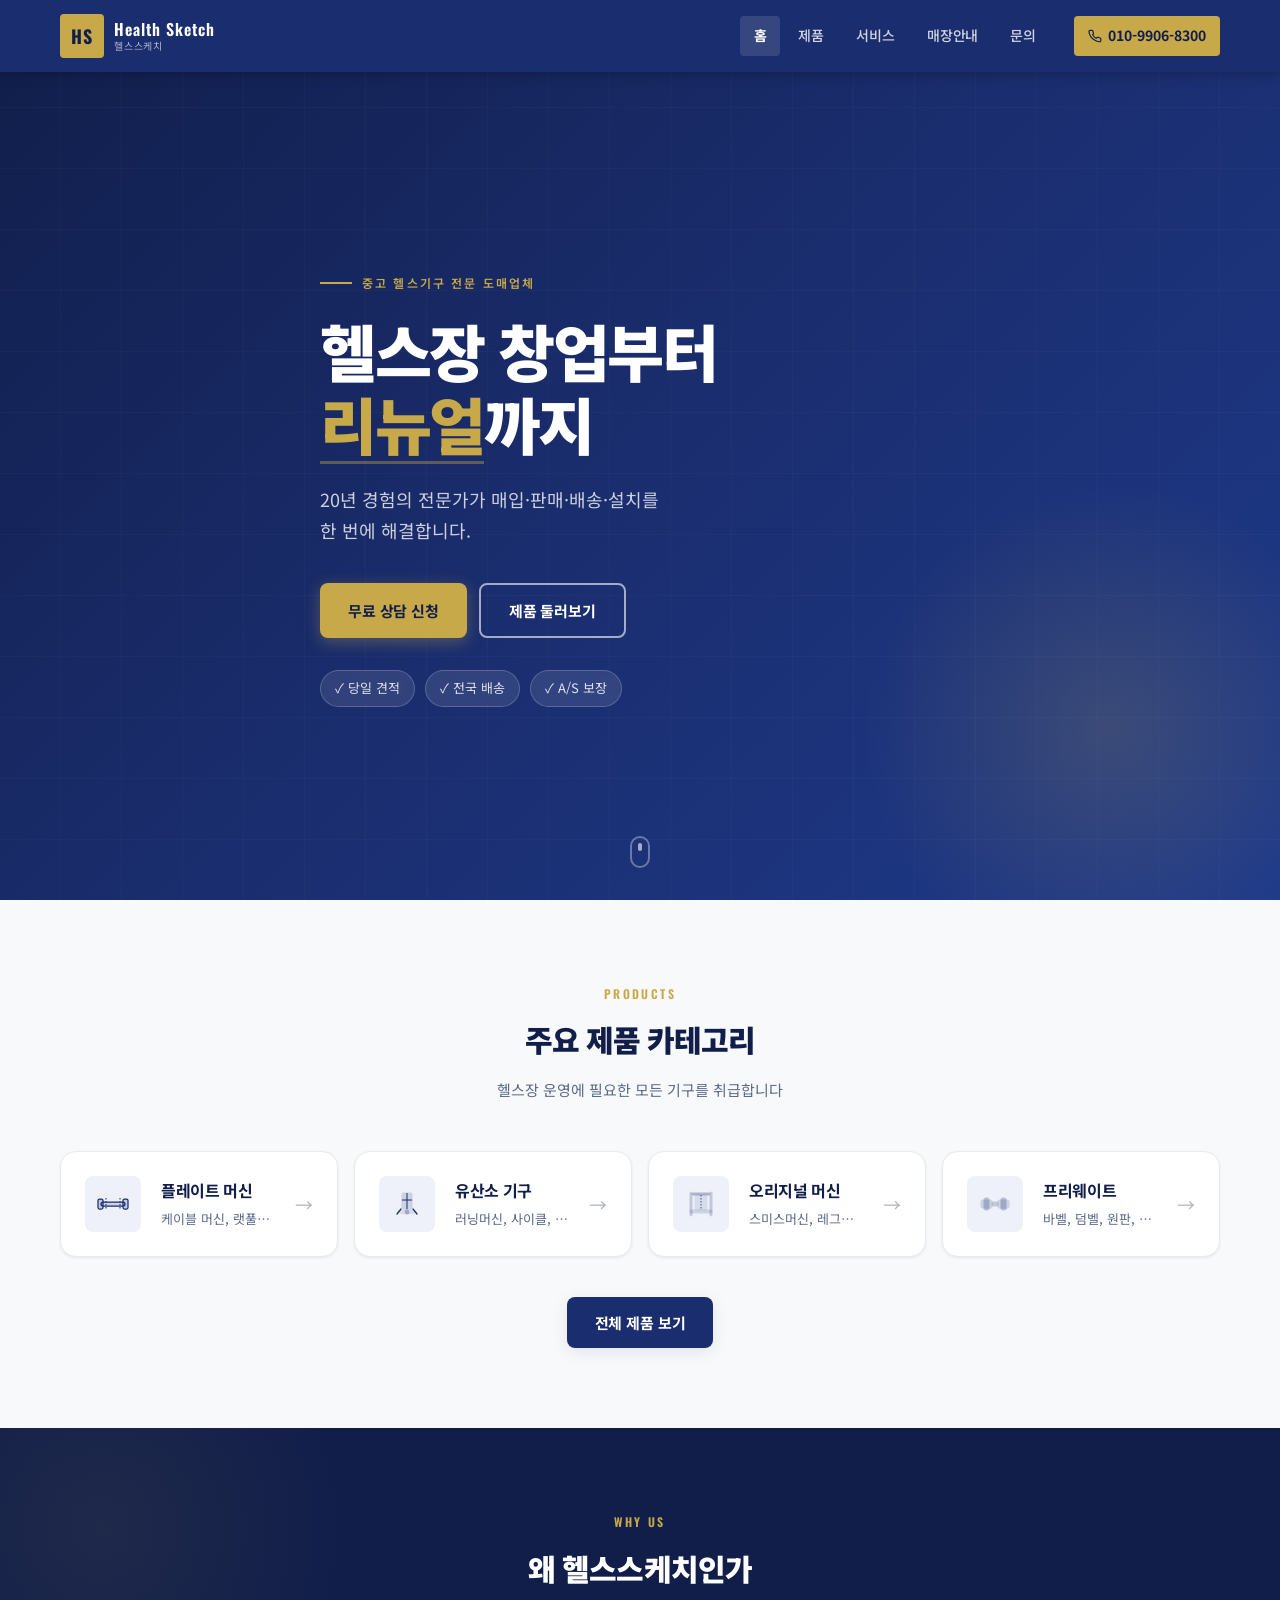
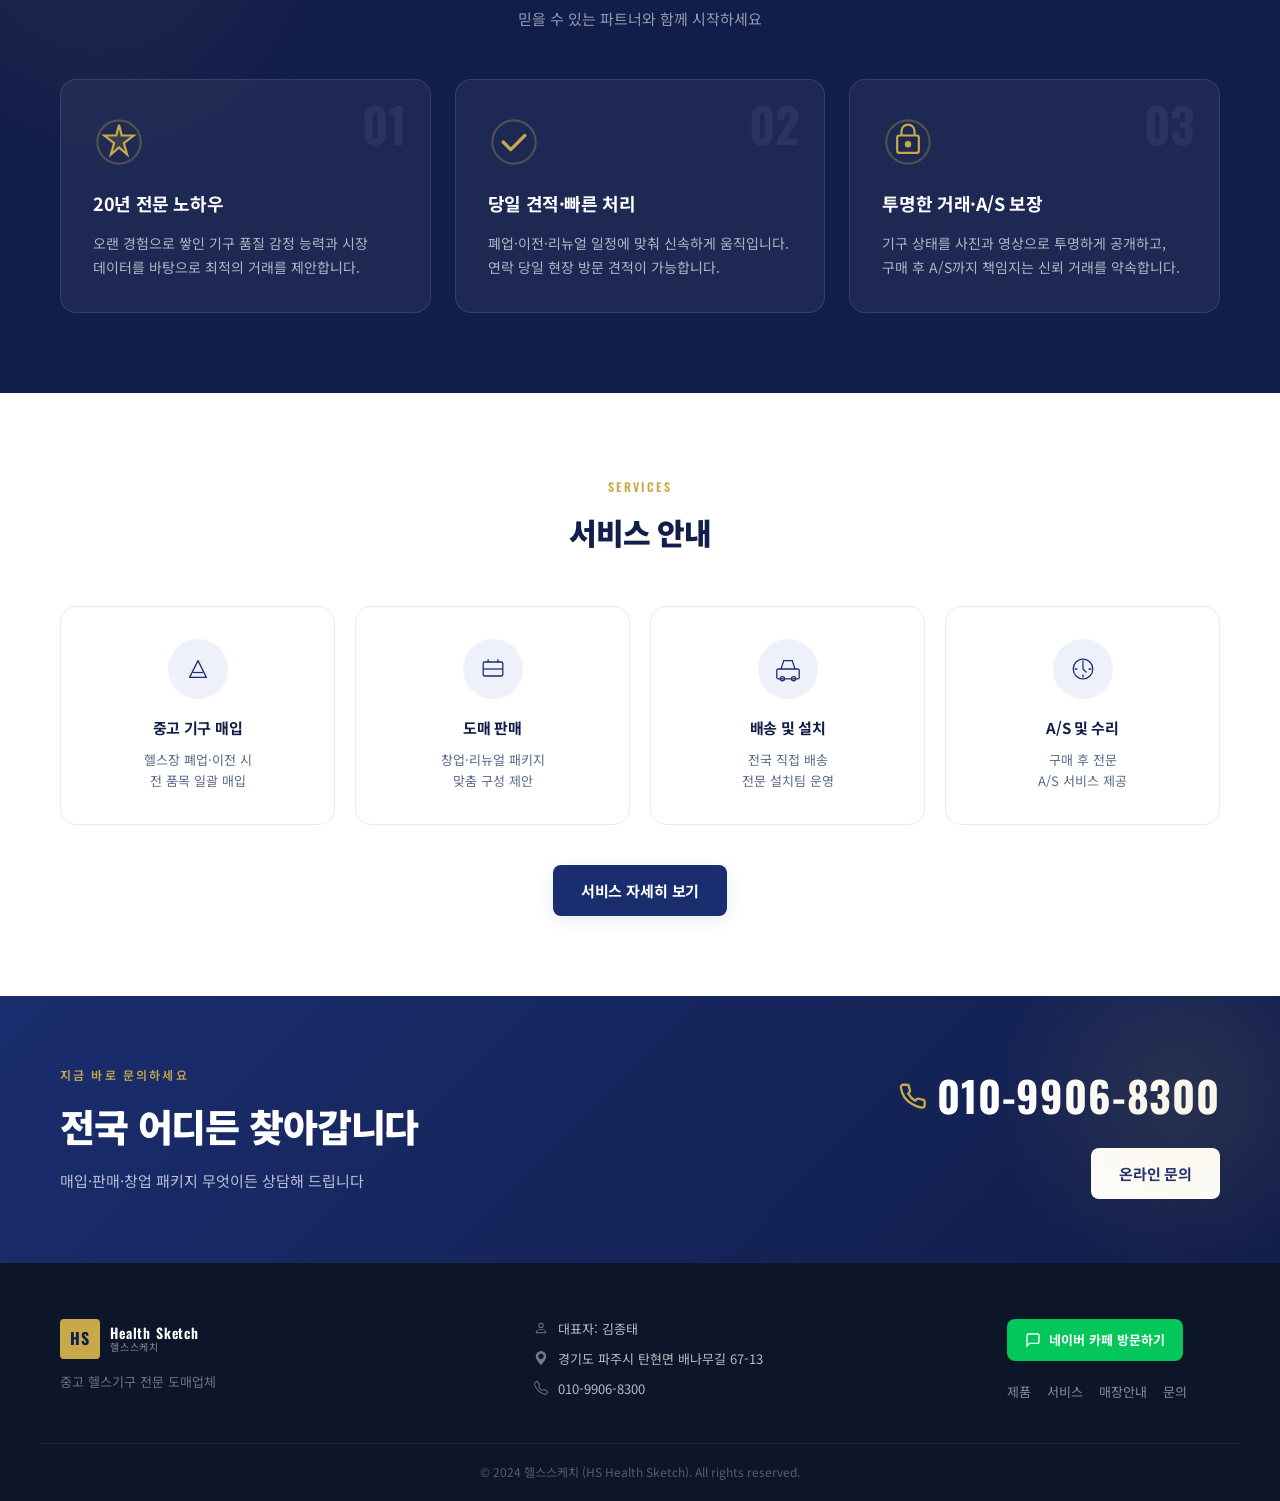
==== index.html @ 11863f24 "헬스스케치 웹사이트 최초 배포" ====
<!DOCTYPE html>
<html lang="ko">
<head>
  <meta charset="UTF-8" />
  <meta name="viewport" content="width=device-width, initial-scale=1.0" />
  <meta name="description" content="헬스스케치 - 중고 헬스기구 전문 도매업체. 헬스장 창업부터 리뉴얼까지 매입·판매·배송·설치 일괄 서비스. 경기도 파주시 탄현면." />
  <meta name="keywords" content="중고헬스기구,헬스기구매입,헬스기구판매,헬스장창업,헬스장리뉴얼,파주헬스기구,헬스스케치,중고운동기구도매,헬스기구도매" />
  <meta name="robots" content="index, follow" />
  <!-- Open Graph (카카오톡·SNS 공유 시 표시) -->
  <meta property="og:type" content="website" />
  <meta property="og:title" content="헬스스케치 | 중고 헬스기구 전문 도매" />
  <meta property="og:description" content="헬스장 창업부터 리뉴얼까지. 중고 헬스기구 매입·판매·배송·설치 일괄 서비스. 경기도 파주." />
  <meta property="og:url" content="https://healthsketch.github.io/healthsketch/" />
  <meta property="og:site_name" content="헬스스케치" />
  <meta property="og:locale" content="ko_KR" />
  <!-- Canonical -->
  <link rel="canonical" href="https://healthsketch.github.io/healthsketch/" />
  <title>헬스스케치 | 중고 헬스기구 전문 도매</title>
  <link rel="dns-prefetch" href="https://fonts.googleapis.com" />
  <link rel="preconnect" href="https://fonts.googleapis.com" />
  <link rel="preconnect" href="https://fonts.gstatic.com" crossorigin />
  <link href="https://fonts.googleapis.com/css2?family=Noto+Sans+KR:wght@400;500;700;900&family=Oswald:wght@400;600;700&display=swap" rel="stylesheet" />
  <link rel="stylesheet" href="css/style.css" />
</head>
<body>

  <!-- ===== HEADER ===== -->
  <header class="site-header" id="site-header">
    <div class="container header-inner">

      <a href="index.html" class="logo" aria-label="헬스스케치 홈">
        <span class="logo-hs">HS</span>
        <span class="logo-text">
          <span class="logo-main">Health Sketch</span>
          <span class="logo-sub">헬스스케치</span>
        </span>
      </a>

      <nav class="site-nav" id="site-nav" role="navigation" aria-label="주 메뉴">
        <ul class="nav-list">
          <li><a href="index.html" class="nav-link active">홈</a></li>
          <li><a href="products.html" class="nav-link">제품</a></li>
          <li><a href="services.html" class="nav-link">서비스</a></li>
          <li><a href="location.html" class="nav-link">매장안내</a></li>
          <li><a href="contact.html" class="nav-link">문의</a></li>
        </ul>
      </nav>

      <a href="tel:01099068300" class="header-phone" aria-label="전화문의">
        <svg class="phone-icon" viewBox="0 0 24 24" fill="none" stroke="currentColor" stroke-width="2" aria-hidden="true">
          <path d="M22 16.92v3a2 2 0 0 1-2.18 2 19.79 19.79 0 0 1-8.63-3.07A19.5 19.5 0 0 1 4.69 13.1 19.79 19.79 0 0 1 1.61 4.53 2 2 0 0 1 3.6 2.34h3a2 2 0 0 1 2 1.72c.127.96.361 1.903.7 2.81a2 2 0 0 1-.45 2.11L7.91 9.91a16 16 0 0 0 6.08 6.08l1.17-1.17a2 2 0 0 1 2.11-.45c.907.339 1.85.573 2.81.7A2 2 0 0 1 22 16.92z"/>
        </svg>
        <span>010-9906-8300</span>
      </a>

      <button class="hamburger" id="hamburger" aria-label="메뉴 열기" aria-expanded="false" aria-controls="site-nav">
        <span class="bar"></span>
        <span class="bar"></span>
        <span class="bar"></span>
      </button>

    </div>
  </header>

  <div class="nav-overlay" id="nav-overlay"></div>

  <main>

    <!-- ===== HERO ===== -->
    <section class="hero" id="hero">
      <div class="hero-bg"></div>
      <div class="container hero-content">
        <p class="hero-eyebrow">중고 헬스기구 전문 도매업체</p>
        <h1 class="hero-title">
          헬스장 창업부터<br />
          <em>리뉴얼</em>까지
        </h1>
        <p class="hero-desc">
          20년 경험의 전문가가 매입·판매·배송·설치를<br class="br-pc" />
          한 번에 해결합니다.
        </p>
        <div class="hero-cta">
          <a href="contact.html" class="btn btn-primary">무료 상담 신청</a>
          <a href="products.html" class="btn btn-outline">제품 둘러보기</a>
        </div>
        <div class="hero-badges">
          <span class="badge">✓ 당일 견적</span>
          <span class="badge">✓ 전국 배송</span>
          <span class="badge">✓ A/S 보장</span>
        </div>
      </div>
      <div class="hero-scroll-indicator" aria-hidden="true">
        <span></span>
      </div>
    </section>

    <!-- ===== CATEGORY PREVIEW ===== -->
    <section class="section categories" id="categories">
      <div class="container">
        <div class="section-header">
          <p class="section-label">PRODUCTS</p>
          <h2 class="section-title">주요 제품 카테고리</h2>
          <p class="section-desc">헬스장 운영에 필요한 모든 기구를 취급합니다</p>
        </div>
        <div class="category-grid">

          <a href="products.html#plate" class="category-card">
            <div class="category-icon">
              <svg viewBox="0 0 64 64" fill="none" xmlns="http://www.w3.org/2000/svg" aria-hidden="true">
                <rect x="8" y="28" width="48" height="8" rx="4" fill="currentColor" opacity="0.15"/>
                <rect x="8" y="28" width="48" height="8" rx="4" stroke="currentColor" stroke-width="2.5"/>
                <rect x="2" y="22" width="10" height="20" rx="3" fill="currentColor" opacity="0.2"/>
                <rect x="2" y="22" width="10" height="20" rx="3" stroke="currentColor" stroke-width="2.5"/>
                <rect x="52" y="22" width="10" height="20" rx="3" fill="currentColor" opacity="0.2"/>
                <rect x="52" y="22" width="10" height="20" rx="3" stroke="currentColor" stroke-width="2.5"/>
                <line x1="18" y1="20" x2="18" y2="44" stroke="currentColor" stroke-width="2" stroke-dasharray="3 3"/>
                <line x1="46" y1="20" x2="46" y2="44" stroke="currentColor" stroke-width="2" stroke-dasharray="3 3"/>
              </svg>
            </div>
            <div class="category-info">
              <h3>플레이트 머신</h3>
              <p>케이블 머신, 랫풀다운, 체스트프레스 등</p>
            </div>
            <span class="category-arrow">→</span>
          </a>

          <a href="products.html#cardio" class="category-card">
            <div class="category-icon">
              <svg viewBox="0 0 64 64" fill="none" xmlns="http://www.w3.org/2000/svg" aria-hidden="true">
                <ellipse cx="32" cy="48" rx="20" ry="5" fill="currentColor" opacity="0.1"/>
                <rect x="22" y="10" width="20" height="32" rx="3" fill="currentColor" opacity="0.15" stroke="currentColor" stroke-width="2.5"/>
                <line x1="32" y1="10" x2="32" y2="42" stroke="currentColor" stroke-width="2"/>
                <path d="M22 24 h20" stroke="currentColor" stroke-width="2"/>
                <circle cx="32" cy="48" r="4" fill="currentColor" opacity="0.3" stroke="currentColor" stroke-width="2"/>
                <path d="M20 42 L12 52 M44 42 L52 52" stroke="currentColor" stroke-width="2.5" stroke-linecap="round"/>
              </svg>
            </div>
            <div class="category-info">
              <h3>유산소 기구</h3>
              <p>러닝머신, 사이클, 스텝퍼, 로잉머신</p>
            </div>
            <span class="category-arrow">→</span>
          </a>

          <a href="products.html#original" class="category-card">
            <div class="category-icon">
              <svg viewBox="0 0 64 64" fill="none" xmlns="http://www.w3.org/2000/svg" aria-hidden="true">
                <rect x="10" y="8" width="4" height="48" rx="2" fill="currentColor" opacity="0.2" stroke="currentColor" stroke-width="2"/>
                <rect x="50" y="8" width="4" height="48" rx="2" fill="currentColor" opacity="0.2" stroke="currentColor" stroke-width="2"/>
                <rect x="14" y="10" width="36" height="4" rx="2" fill="currentColor" opacity="0.3" stroke="currentColor" stroke-width="2"/>
                <rect x="10" y="44" width="44" height="6" rx="2" fill="currentColor" opacity="0.15" stroke="currentColor" stroke-width="2"/>
                <rect x="20" y="14" width="24" height="30" rx="2" fill="currentColor" opacity="0.1" stroke="currentColor" stroke-width="2"/>
                <line x1="32" y1="14" x2="32" y2="44" stroke="currentColor" stroke-width="1.5" stroke-dasharray="3 3"/>
              </svg>
            </div>
            <div class="category-info">
              <h3>오리지널 머신</h3>
              <p>스미스머신, 레그프레스, 해크스쿼트</p>
            </div>
            <span class="category-arrow">→</span>
          </a>

          <a href="products.html#freeweight" class="category-card">
            <div class="category-icon">
              <svg viewBox="0 0 64 64" fill="none" xmlns="http://www.w3.org/2000/svg" aria-hidden="true">
                <rect x="26" y="28" width="12" height="8" rx="2" fill="currentColor" opacity="0.2" stroke="currentColor" stroke-width="2"/>
                <rect x="4" y="24" width="22" height="16" rx="4" fill="currentColor" opacity="0.15" stroke="currentColor" stroke-width="2.5"/>
                <rect x="38" y="24" width="22" height="16" rx="4" fill="currentColor" opacity="0.15" stroke="currentColor" stroke-width="2.5"/>
                <rect x="10" y="20" width="10" height="24" rx="3" fill="currentColor" opacity="0.25" stroke="currentColor" stroke-width="2"/>
                <rect x="44" y="20" width="10" height="24" rx="3" fill="currentColor" opacity="0.25" stroke="currentColor" stroke-width="2"/>
              </svg>
            </div>
            <div class="category-info">
              <h3>프리웨이트</h3>
              <p>바벨, 덤벨, 원판, 벤치 등</p>
            </div>
            <span class="category-arrow">→</span>
          </a>

        </div>
        <div class="section-cta">
          <a href="products.html" class="btn btn-secondary">전체 제품 보기</a>
        </div>
      </div>
    </section>

    <!-- ===== WHY ===== -->
    <section class="section why" id="why">
      <div class="container">
        <div class="section-header section-header--light">
          <p class="section-label">WHY US</p>
          <h2 class="section-title">왜 헬스스케치인가</h2>
          <p class="section-desc">믿을 수 있는 파트너와 함께 시작하세요</p>
        </div>
        <div class="why-grid">

          <div class="why-card">
            <div class="why-number">01</div>
            <div class="why-icon" aria-hidden="true">
              <svg viewBox="0 0 48 48" fill="none" stroke="currentColor" stroke-width="2" xmlns="http://www.w3.org/2000/svg">
                <circle cx="24" cy="24" r="20" stroke-opacity="0.3"/>
                <path d="M24 8 L26.5 18 L37.5 18 L28.5 25 L31.5 35.5 L24 29 L16.5 35.5 L19.5 25 L10.5 18 L21.5 18 Z" fill="currentColor" fill-opacity="0.15" stroke="currentColor"/>
              </svg>
            </div>
            <h3>20년 전문 노하우</h3>
            <p>오랜 경험으로 쌓인 기구 품질 감정 능력과 시장 데이터를 바탕으로 최적의 거래를 제안합니다.</p>
          </div>

          <div class="why-card">
            <div class="why-number">02</div>
            <div class="why-icon" aria-hidden="true">
              <svg viewBox="0 0 48 48" fill="none" stroke="currentColor" stroke-width="2" xmlns="http://www.w3.org/2000/svg">
                <circle cx="24" cy="24" r="20" stroke-opacity="0.3"/>
                <path d="M14 24 l7 7 l13-13" stroke-linecap="round" stroke-linejoin="round" stroke-width="3"/>
              </svg>
            </div>
            <h3>당일 견적·빠른 처리</h3>
            <p>폐업·이전·리뉴얼 일정에 맞춰 신속하게 움직입니다. 연락 당일 현장 방문 견적이 가능합니다.</p>
          </div>

          <div class="why-card">
            <div class="why-number">03</div>
            <div class="why-icon" aria-hidden="true">
              <svg viewBox="0 0 48 48" fill="none" stroke="currentColor" stroke-width="2" xmlns="http://www.w3.org/2000/svg">
                <circle cx="24" cy="24" r="20" stroke-opacity="0.3"/>
                <rect x="14" y="18" width="20" height="16" rx="2"/>
                <path d="M18 18 v-4 a6 6 0 0 1 12 0 v4"/>
                <circle cx="24" cy="26" r="2" fill="currentColor"/>
              </svg>
            </div>
            <h3>투명한 거래·A/S 보장</h3>
            <p>기구 상태를 사진과 영상으로 투명하게 공개하고, 구매 후 A/S까지 책임지는 신뢰 거래를 약속합니다.</p>
          </div>

        </div>
      </div>
    </section>

    <!-- ===== SERVICES ===== -->
    <section class="section services-overview" id="services-overview">
      <div class="container">
        <div class="section-header">
          <p class="section-label">SERVICES</p>
          <h2 class="section-title">서비스 안내</h2>
        </div>
        <div class="services-grid">

          <div class="service-item">
            <div class="service-icon-wrap" aria-hidden="true">
              <svg viewBox="0 0 40 40" fill="none" stroke="currentColor" stroke-width="1.8" xmlns="http://www.w3.org/2000/svg">
                <path d="M8 32 L20 8 L32 32 Z" stroke-linejoin="round"/>
                <path d="M13 25 h14"/>
              </svg>
            </div>
            <h3>중고 기구 매입</h3>
            <p>헬스장 폐업·이전 시<br />전 품목 일괄 매입</p>
          </div>

          <div class="service-item">
            <div class="service-icon-wrap" aria-hidden="true">
              <svg viewBox="0 0 40 40" fill="none" stroke="currentColor" stroke-width="1.8" xmlns="http://www.w3.org/2000/svg">
                <rect x="6" y="10" width="28" height="20" rx="2"/>
                <path d="M13 10 v-4 M27 10 v-4"/>
                <path d="M6 20 h28"/>
              </svg>
            </div>
            <h3>도매 판매</h3>
            <p>창업·리뉴얼 패키지<br />맞춤 구성 제안</p>
          </div>

          <div class="service-item">
            <div class="service-icon-wrap" aria-hidden="true">
              <svg viewBox="0 0 40 40" fill="none" stroke="currentColor" stroke-width="1.8" xmlns="http://www.w3.org/2000/svg">
                <rect x="4" y="20" width="32" height="14" rx="2"/>
                <path d="M10 20 L14 8 h12 l4 12"/>
                <circle cx="12" cy="34" r="3"/>
                <circle cx="28" cy="34" r="3"/>
              </svg>
            </div>
            <h3>배송 및 설치</h3>
            <p>전국 직접 배송<br />전문 설치팀 운영</p>
          </div>

          <div class="service-item">
            <div class="service-icon-wrap" aria-hidden="true">
              <svg viewBox="0 0 40 40" fill="none" stroke="currentColor" stroke-width="1.8" xmlns="http://www.w3.org/2000/svg">
                <circle cx="20" cy="20" r="14"/>
                <path d="M20 12 v8 l5 5"/>
                <path d="M8 20 h4 M28 20 h4 M20 8 v4 M20 28 v4"/>
              </svg>
            </div>
            <h3>A/S 및 수리</h3>
            <p>구매 후 전문<br />A/S 서비스 제공</p>
          </div>

        </div>
        <div class="section-cta">
          <a href="services.html" class="btn btn-secondary">서비스 자세히 보기</a>
        </div>
      </div>
    </section>

    <!-- ===== CTA BANNER ===== -->
    <section class="cta-banner" id="cta-banner">
      <div class="container cta-inner">
        <div class="cta-text">
          <p class="cta-label">지금 바로 문의하세요</p>
          <h2 class="cta-title">전국 어디든 찾아갑니다</h2>
          <p class="cta-desc">매입·판매·창업 패키지 무엇이든 상담해 드립니다</p>
        </div>
        <div class="cta-contact">
          <a href="tel:01099068300" class="cta-phone">
            <svg viewBox="0 0 24 24" fill="none" stroke="currentColor" stroke-width="2" aria-hidden="true">
              <path d="M22 16.92v3a2 2 0 0 1-2.18 2 19.79 19.79 0 0 1-8.63-3.07A19.5 19.5 0 0 1 4.69 13.1 19.79 19.79 0 0 1 1.61 4.53 2 2 0 0 1 3.6 2.34h3a2 2 0 0 1 2 1.72c.127.96.361 1.903.7 2.81a2 2 0 0 1-.45 2.11L7.91 9.91a16 16 0 0 0 6.08 6.08l1.17-1.17a2 2 0 0 1 2.11-.45c.907.339 1.85.573 2.81.7A2 2 0 0 1 22 16.92z"/>
            </svg>
            010-9906-8300
          </a>
          <a href="contact.html" class="btn btn-white">온라인 문의</a>
        </div>
      </div>
    </section>

  </main>

  <!-- ===== FOOTER ===== -->
  <footer class="site-footer">
    <div class="container footer-inner">
      <div class="footer-brand">
        <a href="index.html" class="footer-logo" aria-label="헬스스케치 홈">
          <span class="logo-hs">HS</span>
          <span class="footer-logo-text">
            <span>Health Sketch</span>
            <span>헬스스케치</span>
          </span>
        </a>
        <p class="footer-tagline">중고 헬스기구 전문 도매업체</p>
      </div>
      <div class="footer-info">
        <ul class="footer-details">
          <li>
            <svg viewBox="0 0 16 16" fill="currentColor" aria-hidden="true"><path d="M8 8a3 3 0 1 0 0-6 3 3 0 0 0 0 6zm2-3a2 2 0 1 1-4 0 2 2 0 0 1 4 0zm4 8c0 1-1 1-1 1H3s-1 0-1-1 1-4 6-4 6 3 6 4zm-1-.004c-.001-.246-.154-.986-.832-1.664C11.516 10.68 10.289 10 8 10c-2.29 0-3.516.68-4.168 1.332-.678.678-.83 1.418-.832 1.664h10z"/></svg>
            <span>대표자: 김종태</span>
          </li>
          <li>
            <svg viewBox="0 0 16 16" fill="currentColor" aria-hidden="true"><path d="M8 16s6-5.686 6-10A6 6 0 0 0 2 6c0 4.314 6 10 6 10zm0-7a3 3 0 1 1 0-6 3 3 0 0 1 0 6z"/></svg>
            <span>경기도 파주시 탄현면 배나무길 67-13</span>
          </li>
          <li>
            <svg viewBox="0 0 16 16" fill="currentColor" aria-hidden="true"><path d="M3.654 1.328a.678.678 0 0 0-1.015-.063L1.605 2.3c-.483.484-.661 1.169-.45 1.77a17.568 17.568 0 0 0 4.168 6.608 17.569 17.569 0 0 0 6.608 4.168c.601.211 1.286.033 1.77-.45l1.034-1.034a.678.678 0 0 0-.063-1.015l-2.307-1.794a.678.678 0 0 0-.58-.122l-2.19.547a1.745 1.745 0 0 1-1.657-.459L5.482 8.062a1.745 1.745 0 0 1-.46-1.657l.548-2.19a.678.678 0 0 0-.122-.58L3.654 1.328zM1.884.511a1.745 1.745 0 0 1 2.612.163L6.29 2.98c.329.423.445.974.315 1.494l-.547 2.19a.678.678 0 0 0 .178.643l2.457 2.457a.678.678 0 0 0 .644.178l2.189-.547a1.745 1.745 0 0 1 1.494.315l2.306 1.794c.829.645.905 1.87.163 2.611l-1.034 1.034c-.74.74-1.846 1.065-2.877.702a18.634 18.634 0 0 1-7.01-4.42 18.634 18.634 0 0 1-4.42-7.009c-.362-1.03-.037-2.137.703-2.877L1.885.511z"/></svg>
            <span><a href="tel:01099068300">010-9906-8300</a></span>
          </li>
        </ul>
      </div>
      <div class="footer-links">
        <a href="http://cafe.naver.com/healthsketch" class="footer-cafe" target="_blank" rel="noopener noreferrer">
          <svg viewBox="0 0 24 24" fill="none" stroke="currentColor" stroke-width="2" aria-hidden="true">
            <path d="M21 15a2 2 0 0 1-2 2H7l-4 4V5a2 2 0 0 1 2-2h14a2 2 0 0 1 2 2z"/>
          </svg>
          네이버 카페 방문하기
        </a>
        <nav class="footer-nav" aria-label="푸터 메뉴">
          <a href="products.html">제품</a>
          <a href="services.html">서비스</a>
          <a href="location.html">매장안내</a>
          <a href="contact.html">문의</a>
        </nav>
      </div>
    </div>
    <div class="footer-bottom">
      <div class="container">
        <p>&copy; 2024 헬스스케치 (HS Health Sketch). All rights reserved.</p>
      </div>
    </div>
  </footer>

  <script src="js/main.js"></script>
</body>
</html>
---- css/style.css ----
/* ============================================================
   HEALTH SKETCH — style.css
   Mobile-first / Navy Blue #1a2d6e + White
   ============================================================ */

/* ---------- CSS Custom Properties ---------- */
:root {
  --navy:        #1a2d6e;
  --navy-dark:   #111e4a;
  --navy-light:  #243a8a;
  --navy-faint:  #eef1f9;
  --accent:      #c8a94a;   /* 골드 포인트 */
  --accent-dark: #a8882e;
  --white:       #ffffff;
  --gray-50:     #f8f9fa;
  --gray-100:    #f1f3f5;
  --gray-200:    #e9ecef;
  --gray-400:    #adb5bd;
  --gray-600:    #6c757d;
  --gray-800:    #343a40;
  --gray-900:    #212529;
  --text:        #1c2237;
  --text-muted:  #5a6a8a;

  --radius-sm:   4px;
  --radius:      8px;
  --radius-lg:   16px;
  --radius-xl:   24px;

  --shadow-sm:   0 1px 3px rgba(0,0,0,.08);
  --shadow:      0 4px 16px rgba(26,45,110,.10);
  --shadow-lg:   0 8px 32px rgba(26,45,110,.16);

  --header-h:    68px;
  --transition:  .22s ease;

  --font-kr:     'Noto Sans KR', 'Apple SD Gothic Neo', sans-serif;
  --font-en:     'Oswald', sans-serif;
}

/* ---------- Reset & Base ---------- */
*, *::before, *::after { box-sizing: border-box; margin: 0; padding: 0; }
html { scroll-behavior: smooth; -webkit-text-size-adjust: 100%; }
body {
  font-family: var(--font-kr);
  font-size: 15px;
  line-height: 1.7;
  color: var(--text);
  background: var(--white);
  -webkit-font-smoothing: antialiased;
}
img, svg { display: block; max-width: 100%; }
a { color: inherit; text-decoration: none; }
ul { list-style: none; }
button { cursor: pointer; border: none; background: none; font-family: inherit; }

/* ---------- Container ---------- */
.container {
  width: 100%;
  max-width: 1200px;
  margin-inline: auto;
  padding-inline: 20px;
}

/* ---------- Buttons ---------- */
.btn {
  display: inline-flex;
  align-items: center;
  justify-content: center;
  gap: 6px;
  padding: 13px 28px;
  border-radius: var(--radius);
  font-family: var(--font-kr);
  font-size: 15px;
  font-weight: 700;
  letter-spacing: -.01em;
  transition: background var(--transition), color var(--transition),
              box-shadow var(--transition), transform var(--transition);
  white-space: nowrap;
}
.btn:hover { transform: translateY(-2px); }
.btn:active { transform: translateY(0); }

.btn-primary {
  background: var(--accent);
  color: var(--navy-dark);
  box-shadow: 0 4px 16px rgba(200,169,74,.35);
}
.btn-primary:hover {
  background: var(--accent-dark);
  box-shadow: 0 6px 20px rgba(200,169,74,.45);
}

.btn-outline {
  background: transparent;
  color: var(--white);
  border: 2px solid rgba(255,255,255,.6);
}
.btn-outline:hover {
  background: rgba(255,255,255,.1);
  border-color: var(--white);
}

.btn-secondary {
  background: var(--navy);
  color: var(--white);
  box-shadow: var(--shadow);
}
.btn-secondary:hover {
  background: var(--navy-dark);
  box-shadow: var(--shadow-lg);
}

.btn-white {
  background: var(--white);
  color: var(--navy);
  font-weight: 700;
}
.btn-white:hover {
  background: var(--navy-faint);
}

/* ============================================================
   HEADER
   ============================================================ */
.site-header {
  position: fixed;
  top: 0; left: 0; right: 0;
  z-index: 1000;
  height: var(--header-h);
  background: var(--navy);
  box-shadow: 0 2px 12px rgba(0,0,0,.25);
  transition: background var(--transition), box-shadow var(--transition);
}
.site-header.scrolled {
  background: var(--navy-dark);
  box-shadow: 0 4px 20px rgba(0,0,0,.3);
}

.header-inner {
  display: flex;
  align-items: center;
  height: 100%;
  gap: 24px;
}

/* Logo */
.logo {
  display: flex;
  align-items: center;
  gap: 10px;
  flex-shrink: 0;
  text-decoration: none;
}
.logo-hs {
  display: flex;
  align-items: center;
  justify-content: center;
  width: 44px;
  height: 44px;
  background: var(--accent);
  color: var(--navy-dark);
  font-family: var(--font-en);
  font-size: 18px;
  font-weight: 700;
  border-radius: var(--radius-sm);
  letter-spacing: .04em;
  flex-shrink: 0;
}
.logo-text {
  display: flex;
  flex-direction: column;
  line-height: 1.2;
}
.logo-main {
  font-family: var(--font-en);
  font-size: 16px;
  font-weight: 600;
  color: var(--white);
  letter-spacing: .06em;
}
.logo-sub {
  font-size: 10px;
  color: rgba(255,255,255,.65);
  letter-spacing: .08em;
}

/* Nav */
.site-nav { margin-left: auto; }
.nav-list {
  display: flex;
  gap: 4px;
}
.nav-link {
  display: block;
  padding: 8px 14px;
  font-size: 14px;
  font-weight: 500;
  color: rgba(255,255,255,.8);
  border-radius: var(--radius-sm);
  transition: background var(--transition), color var(--transition);
  letter-spacing: -.01em;
}
.nav-link:hover,
.nav-link.active {
  background: rgba(255,255,255,.12);
  color: var(--white);
}
.nav-link.active { font-weight: 700; }

/* Header phone */
.header-phone {
  display: flex;
  align-items: center;
  gap: 6px;
  flex-shrink: 0;
  padding: 8px 14px;
  background: var(--accent);
  color: var(--navy-dark);
  font-size: 14px;
  font-weight: 700;
  border-radius: var(--radius-sm);
  transition: background var(--transition);
  white-space: nowrap;
}
.header-phone:hover { background: var(--accent-dark); color: var(--white); }
.phone-icon { width: 14px; height: 14px; flex-shrink: 0; }

/* Hamburger */
.hamburger {
  display: none;
  flex-direction: column;
  gap: 5px;
  padding: 8px;
  margin-left: auto;
  flex-shrink: 0;
}
.bar {
  display: block;
  width: 22px;
  height: 2px;
  background: var(--white);
  border-radius: 2px;
  transition: transform var(--transition), opacity var(--transition);
}
.hamburger.is-open .bar:nth-child(1) { transform: translateY(7px) rotate(45deg); }
.hamburger.is-open .bar:nth-child(2) { opacity: 0; }
.hamburger.is-open .bar:nth-child(3) { transform: translateY(-7px) rotate(-45deg); }

/* Nav overlay */
.nav-overlay {
  display: none;
  position: fixed;
  inset: 0;
  z-index: 998;
  background: rgba(0,0,0,.5);
  opacity: 0;
  transition: opacity var(--transition);
}
.nav-overlay.is-visible { opacity: 1; }

/* ============================================================
   SECTIONS — common
   ============================================================ */
.section { padding: 80px 0; }

.section-header {
  text-align: center;
  margin-bottom: 48px;
}
.section-label {
  display: inline-block;
  font-family: var(--font-en);
  font-size: 12px;
  font-weight: 600;
  letter-spacing: .2em;
  color: var(--accent);
  margin-bottom: 10px;
}
.section-title {
  font-family: var(--font-kr);
  font-size: clamp(22px, 3vw, 30px);
  font-weight: 900;
  color: var(--navy-dark);
  margin-bottom: 12px;
  letter-spacing: -.03em;
}
.section-desc {
  font-size: 15px;
  color: var(--text-muted);
}
.section-cta { text-align: center; margin-top: 40px; }

/* ============================================================
   HERO
   ============================================================ */
.hero {
  position: relative;
  min-height: 100svh;
  display: flex;
  align-items: center;
  padding-top: var(--header-h);
  overflow: hidden;
}

.hero-bg {
  position: absolute;
  inset: 0;
  background:
    linear-gradient(135deg, var(--navy-dark) 0%, var(--navy) 50%, #1e3a8a 100%);
  z-index: 0;
}
.hero-bg::before {
  content: '';
  position: absolute;
  inset: 0;
  background-image:
    repeating-linear-gradient(
      0deg,
      transparent,
      transparent 60px,
      rgba(255,255,255,.025) 60px,
      rgba(255,255,255,.025) 61px
    ),
    repeating-linear-gradient(
      90deg,
      transparent,
      transparent 60px,
      rgba(255,255,255,.025) 60px,
      rgba(255,255,255,.025) 61px
    );
}
.hero-bg::after {
  content: '';
  position: absolute;
  bottom: -80px; right: -80px;
  width: 500px; height: 500px;
  border-radius: 50%;
  background: radial-gradient(circle, rgba(200,169,74,.18) 0%, transparent 70%);
  pointer-events: none;
}

.hero-content {
  position: relative;
  z-index: 1;
  padding-block: 80px;
  max-width: 680px;
}

.hero-eyebrow {
  display: inline-flex;
  align-items: center;
  gap: 10px;
  font-size: 12px;
  font-weight: 600;
  letter-spacing: .18em;
  color: var(--accent);
  text-transform: uppercase;
  margin-bottom: 20px;
}
.hero-eyebrow::before {
  content: '';
  display: block;
  width: 32px;
  height: 2px;
  background: var(--accent);
  flex-shrink: 0;
}

.hero-title {
  font-family: var(--font-kr);
  font-size: clamp(34px, 6vw, 62px);
  font-weight: 900;
  line-height: 1.18;
  color: var(--white);
  margin-bottom: 24px;
  letter-spacing: -.04em;
  word-break: keep-all;
}
.hero-title em {
  font-style: normal;
  color: var(--accent);
  position: relative;
}
.hero-title em::after {
  content: '';
  position: absolute;
  left: 0; bottom: 4px;
  width: 100%;
  height: 3px;
  background: var(--accent);
  opacity: .4;
}

.hero-desc {
  font-size: clamp(15px, 1.6vw, 18px);
  line-height: 1.75;
  color: rgba(255,255,255,.78);
  margin-bottom: 36px;
  word-break: keep-all;
}

.hero-cta {
  display: flex;
  flex-wrap: wrap;
  gap: 12px;
  margin-bottom: 32px;
}

.hero-badges {
  display: flex;
  flex-wrap: wrap;
  gap: 10px;
}
.badge {
  display: inline-flex;
  align-items: center;
  padding: 6px 14px;
  background: rgba(255,255,255,.1);
  border: 1px solid rgba(255,255,255,.2);
  border-radius: 999px;
  font-size: 13px;
  color: rgba(255,255,255,.85);
  backdrop-filter: blur(4px);
}

.hero-scroll-indicator {
  position: absolute;
  bottom: 32px;
  left: 50%;
  transform: translateX(-50%);
  z-index: 1;
}
.hero-scroll-indicator span {
  display: block;
  width: 20px;
  height: 32px;
  border: 2px solid rgba(255,255,255,.35);
  border-radius: 999px;
  position: relative;
}
.hero-scroll-indicator span::after {
  content: '';
  display: block;
  width: 4px;
  height: 8px;
  background: rgba(255,255,255,.6);
  border-radius: 999px;
  position: absolute;
  top: 5px;
  left: 50%;
  transform: translateX(-50%);
  animation: scrollDot 1.8s ease-in-out infinite;
}
@keyframes scrollDot {
  0%   { top: 5px; opacity: 1; }
  80%  { top: 14px; opacity: 0; }
  100% { top: 5px; opacity: 0; }
}

/* ============================================================
   CATEGORIES
   ============================================================ */
.categories { background: var(--gray-50); }

.category-grid {
  display: grid;
  grid-template-columns: 1fr;
  gap: 16px;
}

.category-card {
  display: flex;
  align-items: center;
  gap: 20px;
  padding: 24px;
  background: var(--white);
  border: 1.5px solid var(--gray-200);
  border-radius: var(--radius-lg);
  box-shadow: var(--shadow-sm);
  text-decoration: none;
  color: var(--text);
  transition: border-color var(--transition), box-shadow var(--transition),
              transform var(--transition);
  position: relative;
  overflow: hidden;
}
.category-card::before {
  content: '';
  position: absolute;
  left: 0; top: 0; bottom: 0;
  width: 3px;
  background: var(--navy);
  transform: scaleY(0);
  transform-origin: bottom;
  transition: transform var(--transition);
}
.category-card:hover {
  border-color: var(--navy);
  box-shadow: var(--shadow-lg);
  transform: translateY(-3px);
}
.category-card:hover::before { transform: scaleY(1); }

.category-icon {
  width: 56px;
  height: 56px;
  flex-shrink: 0;
  display: flex;
  align-items: center;
  justify-content: center;
  background: var(--navy-faint);
  border-radius: var(--radius);
  color: var(--navy);
  transition: background var(--transition);
}
.category-icon svg { width: 32px; height: 32px; }
.category-card:hover .category-icon { background: var(--navy); color: var(--white); }

.category-info { flex: 1; min-width: 0; }
.category-info h3 {
  font-size: 16px;
  font-weight: 700;
  color: var(--navy-dark);
  margin-bottom: 4px;
  letter-spacing: -.02em;
}
.category-info p {
  font-size: 13px;
  color: var(--text-muted);
  white-space: nowrap;
  overflow: hidden;
  text-overflow: ellipsis;
}

.category-arrow {
  font-size: 18px;
  color: var(--gray-400);
  flex-shrink: 0;
  transition: color var(--transition), transform var(--transition);
}
.category-card:hover .category-arrow {
  color: var(--navy);
  transform: translateX(4px);
}

/* ============================================================
   WHY
   ============================================================ */
.why {
  background: var(--navy-dark);
  position: relative;
  overflow: hidden;
}
.why::before {
  content: '';
  position: absolute;
  top: -150px; left: -150px;
  width: 500px; height: 500px;
  border-radius: 50%;
  background: radial-gradient(circle, rgba(200,169,74,.08) 0%, transparent 70%);
  pointer-events: none;
}
.why .section-label { color: var(--accent); }
.why .section-title { color: var(--white); }
.why .section-desc { color: rgba(255,255,255,.55); }

.why-grid {
  display: grid;
  grid-template-columns: 1fr;
  gap: 24px;
}

.why-card {
  position: relative;
  padding: 36px 32px 32px;
  background: rgba(255,255,255,.05);
  border: 1px solid rgba(255,255,255,.1);
  border-radius: var(--radius-lg);
  transition: background var(--transition), border-color var(--transition),
              transform var(--transition);
  overflow: hidden;
}
.why-card:hover {
  background: rgba(255,255,255,.09);
  border-color: rgba(200,169,74,.4);
  transform: translateY(-4px);
}

.why-number {
  position: absolute;
  top: 20px; right: 24px;
  font-family: var(--font-en);
  font-size: 48px;
  font-weight: 700;
  color: rgba(255,255,255,.06);
  line-height: 1;
  pointer-events: none;
  user-select: none;
}

.why-icon {
  width: 52px; height: 52px;
  color: var(--accent);
  margin-bottom: 20px;
}
.why-icon svg { width: 100%; height: 100%; }

.why-card h3 {
  font-size: 18px;
  font-weight: 700;
  color: var(--white);
  margin-bottom: 12px;
  letter-spacing: -.02em;
}
.why-card p {
  font-size: 14px;
  line-height: 1.75;
  color: rgba(255,255,255,.65);
  word-break: keep-all;
}

/* ============================================================
   SERVICES OVERVIEW
   ============================================================ */
.services-overview { background: var(--white); }

.services-grid {
  display: grid;
  grid-template-columns: repeat(2, 1fr);
  gap: 20px;
}

.service-item {
  display: flex;
  flex-direction: column;
  align-items: center;
  text-align: center;
  padding: 32px 20px;
  border: 1.5px solid var(--gray-200);
  border-radius: var(--radius-lg);
  background: var(--white);
  transition: border-color var(--transition), box-shadow var(--transition),
              transform var(--transition);
}
.service-item:hover {
  border-color: var(--navy);
  box-shadow: var(--shadow);
  transform: translateY(-4px);
}

.service-icon-wrap {
  width: 60px; height: 60px;
  display: flex;
  align-items: center;
  justify-content: center;
  background: var(--navy-faint);
  border-radius: 50%;
  color: var(--navy);
  margin-bottom: 16px;
  transition: background var(--transition), color var(--transition);
}
.service-icon-wrap svg { width: 28px; height: 28px; }
.service-item:hover .service-icon-wrap { background: var(--navy); color: var(--white); }

.service-item h3 {
  font-size: 15px;
  font-weight: 700;
  color: var(--navy-dark);
  margin-bottom: 8px;
  letter-spacing: -.02em;
}
.service-item p {
  font-size: 13px;
  line-height: 1.65;
  color: var(--text-muted);
}

/* ============================================================
   CTA BANNER
   ============================================================ */
.cta-banner {
  background: linear-gradient(135deg, var(--navy) 0%, var(--navy-dark) 100%);
  padding: 64px 0;
  position: relative;
  overflow: hidden;
}
.cta-banner::before {
  content: '';
  position: absolute;
  right: -100px; top: -100px;
  width: 400px; height: 400px;
  border-radius: 50%;
  background: radial-gradient(circle, rgba(200,169,74,.12) 0%, transparent 65%);
  pointer-events: none;
}

.cta-inner {
  display: flex;
  flex-direction: column;
  align-items: flex-start;
  gap: 32px;
}

.cta-label {
  font-size: 12px;
  font-weight: 600;
  letter-spacing: .18em;
  color: var(--accent);
  text-transform: uppercase;
  margin-bottom: 8px;
}
.cta-title {
  font-size: clamp(24px, 4vw, 38px);
  font-weight: 900;
  color: var(--white);
  letter-spacing: -.03em;
  margin-bottom: 10px;
}
.cta-desc {
  font-size: 15px;
  color: rgba(255,255,255,.7);
  word-break: keep-all;
}

.cta-contact {
  display: flex;
  flex-direction: column;
  align-items: flex-start;
  gap: 16px;
}
.cta-phone {
  display: flex;
  align-items: center;
  gap: 10px;
  font-family: var(--font-en);
  font-size: clamp(28px, 5vw, 42px);
  font-weight: 700;
  color: var(--white);
  letter-spacing: .02em;
  transition: color var(--transition);
}
.cta-phone svg { width: 28px; height: 28px; flex-shrink: 0; color: var(--accent); }
.cta-phone:hover { color: var(--accent); }

/* ============================================================
   FOOTER
   ============================================================ */
.site-footer {
  background: #0d1628;
  color: rgba(255,255,255,.7);
}

.footer-inner {
  display: grid;
  grid-template-columns: 1fr;
  gap: 36px;
  padding-top: 56px;
  padding-bottom: 40px;
  border-bottom: 1px solid rgba(255,255,255,.08);
}

.footer-logo {
  display: flex;
  align-items: center;
  gap: 10px;
  text-decoration: none;
  margin-bottom: 12px;
}
.footer-logo .logo-hs {
  width: 40px;
  height: 40px;
  font-size: 16px;
}
.footer-logo-text {
  display: flex;
  flex-direction: column;
  line-height: 1.2;
}
.footer-logo-text span:first-child {
  font-family: var(--font-en);
  font-size: 14px;
  font-weight: 600;
  color: var(--white);
  letter-spacing: .06em;
}
.footer-logo-text span:last-child {
  font-size: 10px;
  color: rgba(255,255,255,.5);
  letter-spacing: .08em;
}
.footer-tagline {
  font-size: 13px;
  color: rgba(255,255,255,.4);
}

.footer-details {
  display: flex;
  flex-direction: column;
  gap: 10px;
}
.footer-details li {
  display: flex;
  align-items: flex-start;
  gap: 10px;
  font-size: 13px;
  line-height: 1.55;
}
.footer-details svg { width: 14px; height: 14px; flex-shrink: 0; margin-top: 2px; opacity: .6; }
.footer-details a { color: rgba(255,255,255,.7); transition: color var(--transition); }
.footer-details a:hover { color: var(--accent); }

.footer-cafe {
  display: inline-flex;
  align-items: center;
  gap: 8px;
  padding: 10px 18px;
  background: #03c75a;  /* 네이버 그린 */
  color: var(--white);
  font-size: 13px;
  font-weight: 700;
  border-radius: var(--radius);
  transition: background var(--transition), transform var(--transition);
  margin-bottom: 20px;
  white-space: nowrap;
}
.footer-cafe svg { width: 16px; height: 16px; }
.footer-cafe:hover { background: #02a94d; transform: translateY(-1px); }

.footer-nav {
  display: flex;
  flex-wrap: wrap;
  gap: 4px 16px;
}
.footer-nav a {
  font-size: 13px;
  color: rgba(255,255,255,.5);
  transition: color var(--transition);
}
.footer-nav a:hover { color: var(--white); }

.footer-bottom {
  padding: 18px 0;
}
.footer-bottom p {
  font-size: 12px;
  color: rgba(255,255,255,.3);
  text-align: center;
}

/* ============================================================
   RESPONSIVE — tablet (≥ 640px)
   ============================================================ */
@media (min-width: 640px) {
  .category-grid {
    grid-template-columns: repeat(2, 1fr);
  }
  .cta-inner {
    flex-direction: row;
    align-items: center;
    justify-content: space-between;
  }
  .cta-contact {
    align-items: flex-end;
    flex-shrink: 0;
  }
  .footer-inner {
    grid-template-columns: repeat(2, 1fr);
  }
}

/* ============================================================
   RESPONSIVE — desktop (≥ 900px)
   ============================================================ */
@media (min-width: 900px) {
  :root { --header-h: 72px; }

  /* Nav visible, hamburger hidden */
  .hamburger { display: none !important; }
  .site-nav {
    display: flex !important;
    position: static !important;
    background: none !important;
    padding: 0 !important;
    box-shadow: none !important;
    transform: none !important;
    width: auto !important;
  }

  /* Hero */
  .hero-content { padding-block: 100px; }
  .br-pc { display: block; }

  /* Grids */
  .category-grid {
    grid-template-columns: repeat(4, 1fr);
  }
  .why-grid {
    grid-template-columns: repeat(3, 1fr);
  }
  .services-grid {
    grid-template-columns: repeat(4, 1fr);
  }
  .footer-inner {
    grid-template-columns: 2fr 2fr 1fr;
    gap: 48px;
  }
}

/* ============================================================
   RESPONSIVE — mobile (< 900px) — nav drawer
   ============================================================ */
@media (max-width: 899px) {
  .hamburger { display: flex; }
  .header-phone span { display: none; }
  .header-phone {
    padding: 8px 10px;
    margin-left: auto;
  }
  .logo-text { display: none; }

  .site-nav {
    position: fixed;
    top: 0; right: 0;
    z-index: 999;
    width: 260px;
    height: 100dvh;
    background: var(--navy-dark);
    padding: calc(var(--header-h) + 24px) 24px 32px;
    box-shadow: -4px 0 24px rgba(0,0,0,.3);
    transform: translateX(100%);
    transition: transform .3s cubic-bezier(.4,0,.2,1);
    overflow-y: auto;
  }
  .site-nav.is-open { transform: translateX(0); }
  .nav-overlay { display: block; }

  .nav-list {
    flex-direction: column;
    gap: 4px;
  }
  .nav-link {
    padding: 13px 16px;
    font-size: 16px;
    color: rgba(255,255,255,.85);
    border-radius: var(--radius);
  }
  .nav-link:hover,
  .nav-link.active {
    background: rgba(255,255,255,.1);
    color: var(--white);
  }

  .hero-title { word-break: keep-all; }
  .br-pc { display: none; }
}

/* ============================================================
   UTILITIES
   ============================================================ */
.sr-only {
  position: absolute;
  width: 1px; height: 1px;
  padding: 0; margin: -1px;
  overflow: hidden;
  clip: rect(0,0,0,0);
  white-space: nowrap;
  border-width: 0;
}

/* Fade-in on scroll */
.fade-in {
  opacity: 0;
  transform: translateY(24px);
  transition: opacity .55s ease, transform .55s ease;
}
.fade-in.is-visible {
  opacity: 1;
  transform: translateY(0);
}

/* ============================================================
   PAGE HERO (공통 — 내부 페이지 상단)
   ============================================================ */
.page-hero {
  position: relative;
  padding-top: var(--header-h);
  padding-bottom: 0;
  min-height: 220px;
  display: flex;
  align-items: flex-end;
  overflow: hidden;
}
.page-hero-bg {
  position: absolute;
  inset: 0;
  background: linear-gradient(135deg, var(--navy-dark) 0%, var(--navy) 60%, #1e3a8a 100%);
  z-index: 0;
}
.page-hero-bg::before {
  content: '';
  position: absolute;
  inset: 0;
  background-image:
    repeating-linear-gradient(0deg, transparent, transparent 60px,
      rgba(255,255,255,.022) 60px, rgba(255,255,255,.022) 61px),
    repeating-linear-gradient(90deg, transparent, transparent 60px,
      rgba(255,255,255,.022) 60px, rgba(255,255,255,.022) 61px);
}
.page-hero-content {
  position: relative;
  z-index: 1;
  padding-block: 36px 40px;
}
.page-hero-breadcrumb {
  display: flex;
  align-items: center;
  gap: 8px;
  font-size: 12px;
  color: rgba(255,255,255,.5);
  margin-bottom: 10px;
}
.page-hero-breadcrumb a { color: rgba(255,255,255,.5); transition: color var(--transition); }
.page-hero-breadcrumb a:hover { color: var(--accent); }
.page-hero-breadcrumb span { opacity: .4; }
.page-hero-title {
  font-family: var(--font-kr);
  font-size: clamp(26px, 4vw, 38px);
  font-weight: 900;
  color: var(--white);
  letter-spacing: -.04em;
  margin-bottom: 8px;
}
.page-hero-desc {
  font-size: 14px;
  color: rgba(255,255,255,.65);
}

/* ============================================================
   PRODUCTS PAGE
   ============================================================ */

/* Filter tabs */
.filter-wrap {
  display: flex;
  flex-wrap: wrap;
  gap: 8px;
  margin-bottom: 24px;
}
.filter-btn {
  padding: 9px 18px;
  border: 1.5px solid var(--gray-200);
  border-radius: 999px;
  font-size: 13px;
  font-weight: 600;
  color: var(--text-muted);
  background: var(--white);
  transition: background var(--transition), border-color var(--transition),
              color var(--transition), box-shadow var(--transition);
  white-space: nowrap;
  cursor: pointer;
}
.filter-btn:hover {
  border-color: var(--navy);
  color: var(--navy);
}
.filter-btn.active {
  background: var(--navy);
  border-color: var(--navy);
  color: var(--white);
  box-shadow: 0 3px 10px rgba(26,45,110,.25);
}

/* Product count */
.product-count {
  font-size: 13px;
  color: var(--text-muted);
  margin-bottom: 20px;
}
.product-count strong { color: var(--navy); }

/* Product grid */
.product-grid {
  display: grid;
  grid-template-columns: repeat(2, 1fr);
  gap: 16px;
}

.product-card {
  background: var(--white);
  border: 1.5px solid var(--gray-200);
  border-radius: var(--radius-lg);
  overflow: hidden;
  display: flex;
  flex-direction: column;
  transition: border-color var(--transition), box-shadow var(--transition),
              transform var(--transition), opacity .25s ease;
}
.product-card:hover {
  border-color: var(--navy);
  box-shadow: var(--shadow-lg);
  transform: translateY(-4px);
}
.product-card.is-hidden {
  display: none;
}
.product-card.is-fading {
  opacity: 0;
  transform: translateY(8px);
}

.product-thumb {
  background: var(--navy-faint);
  display: flex;
  align-items: center;
  justify-content: center;
  padding: 24px;
  aspect-ratio: 4/3;
}
.product-thumb svg { width: 100%; max-width: 140px; height: auto; }

.product-body {
  padding: 16px;
  display: flex;
  flex-direction: column;
  gap: 8px;
  flex: 1;
}

/* Product badges */
.product-badge {
  display: inline-block;
  padding: 3px 10px;
  border-radius: 999px;
  font-size: 11px;
  font-weight: 700;
  letter-spacing: .03em;
  align-self: flex-start;
}
.badge-plate    { background: #e8ecf6; color: var(--navy); }
.badge-cardio   { background: #e8f4ea; color: #1a5c2a; }
.badge-original { background: #fef3e2; color: #7a4a00; }
.badge-freeweight { background: #fce8e8; color: #7a1a1a; }
.badge-etc      { background: #f0e8f8; color: #4a1a7a; }

.product-name {
  font-size: 14px;
  font-weight: 700;
  color: var(--navy-dark);
  letter-spacing: -.02em;
  line-height: 1.4;
}
.product-desc {
  font-size: 12px;
  color: var(--text-muted);
  line-height: 1.6;
  flex: 1;
}
.btn-sm {
  padding: 8px 16px;
  font-size: 13px;
  margin-top: auto;
}

/* No result */
.no-result {
  text-align: center;
  padding: 60px 20px;
  color: var(--text-muted);
}

/* Product CTA */
.product-cta-section {
  background: var(--navy-faint);
  border-top: 1px solid var(--gray-200);
  border-bottom: 1px solid var(--gray-200);
  padding: 40px 0;
}
.product-cta-inner {
  display: flex;
  flex-direction: column;
  align-items: flex-start;
  gap: 20px;
}
.product-cta-icon {
  width: 52px; height: 52px;
  display: flex;
  align-items: center;
  justify-content: center;
  background: var(--navy);
  color: var(--white);
  border-radius: 50%;
  flex-shrink: 0;
}
.product-cta-icon svg { width: 26px; height: 26px; }
.product-cta-inner h2 {
  font-size: 18px;
  font-weight: 700;
  color: var(--navy-dark);
  margin-bottom: 6px;
  letter-spacing: -.02em;
}
.product-cta-inner p {
  font-size: 14px;
  color: var(--text-muted);
}

@media (min-width: 640px) {
  .product-cta-inner {
    flex-direction: row;
    align-items: center;
  }
  .product-cta-inner > div { flex: 1; }
  .product-cta-inner > .btn { flex-shrink: 0; }
}
@media (min-width: 900px) {
  .product-grid { grid-template-columns: repeat(4, 1fr); }
}

/* ============================================================
   SERVICES PAGE
   ============================================================ */

/* Service nav bar */
.service-nav-bar {
  position: sticky;
  top: var(--header-h);
  z-index: 100;
  background: var(--white);
  border-bottom: 1px solid var(--gray-200);
  box-shadow: var(--shadow-sm);
}
.service-nav-list {
  display: flex;
  overflow-x: auto;
  -webkit-overflow-scrolling: touch;
  scrollbar-width: none;
  gap: 0;
}
.service-nav-list::-webkit-scrollbar { display: none; }
.service-nav-link {
  display: block;
  padding: 14px 18px;
  font-size: 13px;
  font-weight: 600;
  color: var(--text-muted);
  white-space: nowrap;
  border-bottom: 2px solid transparent;
  transition: color var(--transition), border-color var(--transition);
}
.service-nav-link:hover,
.service-nav-link.active {
  color: var(--navy);
  border-bottom-color: var(--navy);
}

/* Service section */
.svc-section { background: var(--white); }
.svc-section--alt { background: var(--gray-50); }

.svc-section-header {
  display: flex;
  align-items: flex-start;
  gap: 24px;
  margin-bottom: 48px;
}
.svc-num {
  font-family: var(--font-en);
  font-size: 56px;
  font-weight: 700;
  color: var(--navy-faint);
  line-height: 1;
  flex-shrink: 0;
  border: 3px solid var(--navy-faint);
  border-radius: var(--radius);
  padding: 4px 12px;
}
.svc-target {
  display: flex;
  align-items: center;
  gap: 6px;
  font-size: 13px;
  color: var(--text-muted);
  margin-top: 8px;
}

/* Process steps */
.process-steps {
  display: grid;
  grid-template-columns: 1fr;
  gap: 0;
  margin-bottom: 48px;
  counter-reset: step;
}
.process-step {
  position: relative;
  padding: 24px 24px 24px 80px;
  background: var(--white);
  border: 1.5px solid var(--gray-200);
  border-radius: var(--radius-lg);
  margin-bottom: 16px;
}
.step-circle {
  position: absolute;
  left: 20px;
  top: 50%;
  transform: translateY(-50%);
  width: 36px; height: 36px;
  background: var(--navy);
  color: var(--white);
  border-radius: 50%;
  display: flex;
  align-items: center;
  justify-content: center;
  font-family: var(--font-en);
  font-size: 16px;
  font-weight: 700;
  flex-shrink: 0;
}
.step-circle.last { background: var(--accent); color: var(--navy-dark); }
.process-step h4 {
  font-size: 15px;
  font-weight: 700;
  color: var(--navy-dark);
  margin-bottom: 4px;
}
.process-step p {
  font-size: 13px;
  color: var(--text-muted);
}

/* Buyout items */
.sub-section-title {
  font-size: 16px;
  font-weight: 700;
  color: var(--navy-dark);
  margin-bottom: 16px;
  letter-spacing: -.02em;
}
.item-list {
  display: flex;
  flex-direction: column;
  gap: 10px;
  margin-bottom: 24px;
}
.item-list li {
  display: flex;
  align-items: flex-start;
  gap: 10px;
  font-size: 14px;
  color: var(--text);
  padding: 12px 16px;
  background: var(--gray-50);
  border-radius: var(--radius);
  border-left: 3px solid var(--navy);
}
.buyout-note {
  display: flex;
  align-items: flex-start;
  gap: 10px;
  padding: 16px;
  background: #fff8e8;
  border: 1px solid #f5dfa0;
  border-radius: var(--radius);
  font-size: 13px;
  color: #7a5500;
  line-height: 1.6;
}
.buyout-note svg { flex-shrink: 0; margin-top: 2px; }

/* Package grid */
.package-grid {
  display: grid;
  grid-template-columns: 1fr;
  gap: 20px;
  margin-bottom: 20px;
}
.package-card {
  background: var(--white);
  border: 1.5px solid var(--gray-200);
  border-radius: var(--radius-lg);
  padding: 32px;
  display: flex;
  flex-direction: column;
  gap: 20px;
  position: relative;
  transition: border-color var(--transition), box-shadow var(--transition),
              transform var(--transition);
}
.package-card:hover {
  border-color: var(--navy);
  box-shadow: var(--shadow-lg);
  transform: translateY(-4px);
}
.package-card--featured {
  border-color: var(--navy);
  box-shadow: var(--shadow);
}
.package-popular-badge {
  position: absolute;
  top: -12px; right: 24px;
  background: var(--accent);
  color: var(--navy-dark);
  font-size: 11px;
  font-weight: 700;
  padding: 4px 12px;
  border-radius: 999px;
  letter-spacing: .06em;
}
.package-tag {
  display: inline-block;
  font-size: 11px;
  font-weight: 700;
  letter-spacing: .1em;
  color: var(--accent);
  text-transform: uppercase;
  margin-bottom: 6px;
}
.package-card h3 {
  font-size: 20px;
  font-weight: 900;
  color: var(--navy-dark);
  letter-spacing: -.03em;
  margin-bottom: 4px;
}
.package-area {
  font-size: 13px;
  color: var(--text-muted);
}
.package-list {
  display: flex;
  flex-direction: column;
  gap: 10px;
  flex: 1;
}
.package-list li {
  display: flex;
  align-items: flex-start;
  gap: 10px;
  font-size: 14px;
  color: var(--text);
}
.package-list svg { flex-shrink: 0; margin-top: 3px; color: var(--navy); }
.package-note {
  font-size: 12px;
  color: var(--text-muted);
  text-align: center;
}

/* Delivery grid */
.delivery-grid {
  display: grid;
  grid-template-columns: repeat(2, 1fr);
  gap: 16px;
}
.delivery-card {
  padding: 24px;
  background: var(--white);
  border: 1.5px solid var(--gray-200);
  border-radius: var(--radius-lg);
  transition: border-color var(--transition), box-shadow var(--transition),
              transform var(--transition);
}
.delivery-card:hover {
  border-color: var(--navy);
  box-shadow: var(--shadow);
  transform: translateY(-3px);
}
.delivery-icon {
  width: 48px; height: 48px;
  display: flex;
  align-items: center;
  justify-content: center;
  background: var(--navy-faint);
  border-radius: var(--radius);
  color: var(--navy);
  margin-bottom: 14px;
}
.delivery-icon svg { width: 28px; height: 28px; }
.delivery-card h3 {
  font-size: 15px;
  font-weight: 700;
  color: var(--navy-dark);
  margin-bottom: 8px;
  letter-spacing: -.02em;
}
.delivery-card p {
  font-size: 13px;
  color: var(--text-muted);
  line-height: 1.65;
  word-break: keep-all;
}

/* A/S layout */
.as-layout {
  display: grid;
  grid-template-columns: 1fr;
  gap: 32px;
}
.as-item {
  display: flex;
  gap: 16px;
  padding-bottom: 24px;
  border-bottom: 1px solid var(--gray-200);
}
.as-item:last-child { border-bottom: none; padding-bottom: 0; }
.as-dot {
  width: 10px; height: 10px;
  background: var(--accent);
  border-radius: 50%;
  flex-shrink: 0;
  margin-top: 7px;
}
.as-item h4 {
  font-size: 15px;
  font-weight: 700;
  color: var(--navy-dark);
  margin-bottom: 6px;
  letter-spacing: -.02em;
}
.as-item p {
  font-size: 13px;
  color: var(--text-muted);
  line-height: 1.65;
  word-break: keep-all;
}
.as-cta-card {
  background: var(--navy-dark);
  border-radius: var(--radius-lg);
  padding: 32px;
  text-align: center;
  display: flex;
  flex-direction: column;
  align-items: center;
  gap: 12px;
}
.as-cta-card h3 {
  font-size: 20px;
  font-weight: 700;
  color: var(--white);
}
.as-cta-card > p {
  font-size: 14px;
  color: rgba(255,255,255,.65);
  line-height: 1.65;
}
.as-hours {
  font-size: 12px;
  color: rgba(255,255,255,.45);
  line-height: 1.7;
}

@media (min-width: 640px) {
  .process-steps { grid-template-columns: repeat(2, 1fr); }
  .process-steps .process-step { margin-bottom: 0; }
}
@media (min-width: 900px) {
  .process-steps { grid-template-columns: repeat(4, 1fr); }
  .package-grid { grid-template-columns: repeat(3, 1fr); }
  .as-layout { grid-template-columns: 3fr 2fr; }
}

/* ============================================================
   LOCATION PAGE
   ============================================================ */

.location-section { background: var(--white); }

.location-layout {
  display: grid;
  grid-template-columns: 1fr;
  gap: 32px;
}

.map-wrap {
  border-radius: var(--radius-lg);
  overflow: hidden;
  border: 1.5px solid var(--gray-200);
}
.map-wrap iframe {
  display: block;
  width: 100%;
  height: 320px;
  border: none;
}

.map-buttons {
  display: flex;
  gap: 8px;
  padding: 12px;
  background: var(--gray-50);
  border-top: 1px solid var(--gray-200);
  flex-wrap: wrap;
}
.map-btn {
  display: inline-flex;
  align-items: center;
  gap: 8px;
  padding: 10px 16px;
  border-radius: var(--radius);
  font-size: 13px;
  font-weight: 700;
  transition: background var(--transition), transform var(--transition);
  text-decoration: none;
}
.map-btn:hover { transform: translateY(-1px); }
.map-btn--kakao { background: #fae100; color: #3c1e1e; }
.map-btn--kakao:hover { background: #e8d000; }
.map-btn--naver { background: #03c75a; color: var(--white); }
.map-btn--naver:hover { background: #02a94d; }

/* Info cards */
.location-info {
  display: flex;
  flex-direction: column;
  gap: 16px;
}
.info-card {
  background: var(--white);
  border: 1.5px solid var(--gray-200);
  border-radius: var(--radius-lg);
  padding: 20px 22px;
  transition: border-color var(--transition), box-shadow var(--transition);
}
.info-card:hover {
  border-color: var(--navy);
  box-shadow: var(--shadow);
}
.info-card-title {
  display: flex;
  align-items: center;
  gap: 8px;
  font-size: 12px;
  font-weight: 700;
  letter-spacing: .1em;
  color: var(--text-muted);
  text-transform: uppercase;
  margin-bottom: 10px;
}
.info-card-title svg { color: var(--navy); flex-shrink: 0; }
.info-address {
  font-size: 16px;
  font-weight: 700;
  color: var(--navy-dark);
  line-height: 1.5;
}
.hours-list {
  display: flex;
  flex-direction: column;
  gap: 6px;
}
.hours-list li {
  display: flex;
  justify-content: space-between;
  align-items: center;
  font-size: 14px;
  padding: 6px 0;
  border-bottom: 1px solid var(--gray-100);
}
.hours-list li:last-child { border-bottom: none; }
.hours-day { color: var(--text-muted); font-size: 13px; }
.hours-time { font-weight: 700; color: var(--navy-dark); }
.hours-closed .hours-day { color: var(--gray-400); }
.closed-text { color: var(--gray-400); font-weight: 500; }
.info-phone {
  font-family: var(--font-en);
  font-size: 22px;
  font-weight: 700;
  color: var(--navy);
  letter-spacing: .02em;
  transition: color var(--transition);
}
.info-phone:hover { color: var(--accent); }
.info-text {
  font-size: 14px;
  color: var(--text);
  line-height: 1.65;
}
.info-note {
  display: block;
  font-size: 12px;
  color: var(--text-muted);
  margin-top: 4px;
}

/* Transit section */
.transit-section { background: var(--gray-50); }
.transit-grid {
  display: grid;
  grid-template-columns: 1fr;
  gap: 16px;
  margin-bottom: 24px;
}
.transit-card {
  display: flex;
  gap: 20px;
  padding: 24px;
  background: var(--white);
  border: 1.5px solid var(--gray-200);
  border-radius: var(--radius-lg);
}
.transit-card--main {
  border-color: var(--navy);
  box-shadow: var(--shadow);
}
.transit-icon {
  width: 52px; height: 52px;
  display: flex;
  align-items: center;
  justify-content: center;
  background: var(--navy-faint);
  border-radius: var(--radius);
  color: var(--navy);
  flex-shrink: 0;
}
.transit-icon svg { width: 30px; height: 30px; }
.transit-card h3 {
  font-size: 15px;
  font-weight: 700;
  color: var(--navy-dark);
  margin-bottom: 10px;
  letter-spacing: -.02em;
}
.transit-recommend {
  display: inline-block;
  font-size: 11px;
  padding: 2px 8px;
  background: var(--navy);
  color: var(--white);
  border-radius: 999px;
  margin-left: 6px;
  vertical-align: middle;
}
.transit-list {
  display: flex;
  flex-direction: column;
  gap: 6px;
}
.transit-list li {
  font-size: 13px;
  color: var(--text-muted);
  line-height: 1.6;
  padding-left: 12px;
  position: relative;
}
.transit-list li::before {
  content: '–';
  position: absolute;
  left: 0;
  color: var(--gray-400);
}
.transit-list strong { color: var(--navy-dark); }
.transit-list em { font-style: normal; color: var(--accent-dark); font-weight: 600; }
.location-tip {
  display: flex;
  align-items: flex-start;
  gap: 10px;
  padding: 16px;
  background: var(--navy-faint);
  border: 1px solid rgba(26,45,110,.15);
  border-radius: var(--radius);
  font-size: 13px;
  color: var(--navy);
  line-height: 1.6;
  word-break: keep-all;
}
.location-tip svg { flex-shrink: 0; margin-top: 2px; color: var(--navy); }

@media (min-width: 900px) {
  .location-layout { grid-template-columns: 3fr 2fr; }
  .map-wrap iframe { height: 420px; }
  .transit-grid { grid-template-columns: repeat(2, 1fr); }
}

/* ============================================================
   CONTACT PAGE
   ============================================================ */

/* Phone banner */
.phone-banner {
  background: var(--navy);
  padding: 28px 0;
  border-bottom: 3px solid var(--accent);
}
.phone-banner-inner {
  display: flex;
  flex-direction: column;
  align-items: flex-start;
  gap: 12px;
}
.phone-banner-label {
  display: inline-flex;
  align-items: center;
  gap: 8px;
  font-size: 11px;
  font-weight: 700;
  letter-spacing: .18em;
  color: var(--accent);
  text-transform: uppercase;
}
.phone-banner-label::before {
  content: '';
  display: block;
  width: 20px; height: 2px;
  background: var(--accent);
}
.phone-banner-desc {
  font-size: 14px;
  color: rgba(255,255,255,.65);
}
.phone-banner-number {
  display: flex;
  align-items: center;
  gap: 10px;
  font-family: var(--font-en);
  font-size: clamp(28px, 7vw, 44px);
  font-weight: 700;
  color: var(--white);
  letter-spacing: .02em;
  transition: color var(--transition);
}
.phone-banner-number svg { color: var(--accent); flex-shrink: 0; }
.phone-banner-number:hover { color: var(--accent); }
.phone-banner-hours {
  display: flex;
  flex-direction: column;
  gap: 2px;
}
.phone-banner-hours span {
  font-size: 12px;
  color: rgba(255,255,255,.5);
}

@media (min-width: 640px) {
  .phone-banner-inner {
    flex-direction: row;
    align-items: center;
    justify-content: space-between;
    flex-wrap: wrap;
    gap: 16px;
  }
  .phone-banner-hours { align-items: flex-end; }
}

/* Contact layout */
.contact-layout {
  display: grid;
  grid-template-columns: 1fr;
  gap: 32px;
  align-items: start;
}

/* Form */
.contact-form-wrap {
  background: var(--white);
  border: 1.5px solid var(--gray-200);
  border-radius: var(--radius-lg);
  padding: 32px;
}
.contact-form-title {
  font-size: 20px;
  font-weight: 700;
  color: var(--navy-dark);
  letter-spacing: -.03em;
  margin-bottom: 6px;
}
.contact-form-desc {
  font-size: 13px;
  color: var(--text-muted);
  margin-bottom: 28px;
}

.contact-form {
  display: flex;
  flex-direction: column;
  gap: 20px;
}
.form-row { display: grid; gap: 16px; }
.form-row--2 { grid-template-columns: 1fr 1fr; }
.form-group {
  display: flex;
  flex-direction: column;
  gap: 6px;
}
.form-label {
  font-size: 13px;
  font-weight: 700;
  color: var(--text);
  letter-spacing: -.01em;
}
.required { color: #e53935; }
.form-input,
.form-select,
.form-textarea {
  width: 100%;
  padding: 11px 14px;
  border: 1.5px solid var(--gray-200);
  border-radius: var(--radius);
  font-family: var(--font-kr);
  font-size: 14px;
  color: var(--text);
  background: var(--white);
  transition: border-color var(--transition), box-shadow var(--transition);
  outline: none;
  -webkit-appearance: none;
}
.form-input::placeholder,
.form-textarea::placeholder { color: var(--gray-400); }
.form-input:focus,
.form-select:focus,
.form-textarea:focus {
  border-color: var(--navy);
  box-shadow: 0 0 0 3px rgba(26,45,110,.12);
}
.form-input.is-error,
.form-select.is-error,
.form-textarea.is-error {
  border-color: #e53935;
  box-shadow: 0 0 0 3px rgba(229,57,53,.1);
}
.form-textarea { resize: vertical; min-height: 120px; }
.form-select-wrap { position: relative; }
.select-arrow {
  position: absolute;
  right: 14px;
  top: 50%;
  transform: translateY(-50%);
  pointer-events: none;
  color: var(--gray-400);
}
.form-select { padding-right: 36px; cursor: pointer; }
.form-error {
  font-size: 12px;
  color: #e53935;
  display: none;
}
.form-error.is-visible { display: block; }

/* Privacy */
.form-privacy { display: flex; flex-direction: column; gap: 8px; }
.privacy-check {
  display: flex;
  align-items: center;
  gap: 10px;
  cursor: pointer;
  font-size: 13px;
  color: var(--text);
  user-select: none;
}
.privacy-check input[type="checkbox"] {
  position: absolute;
  opacity: 0;
  width: 0; height: 0;
}
.check-custom {
  width: 18px; height: 18px;
  border: 1.5px solid var(--gray-400);
  border-radius: 4px;
  flex-shrink: 0;
  position: relative;
  transition: background var(--transition), border-color var(--transition);
}
.privacy-check input:checked ~ .check-custom {
  background: var(--navy);
  border-color: var(--navy);
}
.privacy-check input:checked ~ .check-custom::after {
  content: '';
  position: absolute;
  left: 4px; top: 1px;
  width: 5px; height: 9px;
  border: 2px solid var(--white);
  border-left: none;
  border-top: none;
  transform: rotate(45deg);
}
.privacy-detail summary {
  font-size: 12px;
  color: var(--text-muted);
  cursor: pointer;
  padding: 4px 0;
  text-decoration: underline;
  text-underline-offset: 2px;
}
.privacy-detail p {
  font-size: 12px;
  color: var(--text-muted);
  line-height: 1.65;
  padding: 10px;
  background: var(--gray-50);
  border-radius: var(--radius-sm);
  margin-top: 6px;
}

.form-submit {
  width: 100%;
  padding: 15px;
  font-size: 16px;
  gap: 8px;
}
.form-submit:disabled {
  opacity: .6;
  cursor: not-allowed;
  transform: none;
}

/* Form success */
.form-success {
  text-align: center;
  padding: 48px 20px;
  display: flex;
  flex-direction: column;
  align-items: center;
  gap: 12px;
}
.success-icon {
  width: 72px; height: 72px;
  color: #1a7a4a;
  margin-bottom: 8px;
}
.success-icon svg { width: 100%; height: 100%; }
.form-success h3 {
  font-size: 20px;
  font-weight: 700;
  color: var(--navy-dark);
  letter-spacing: -.02em;
}
.form-success p {
  font-size: 14px;
  color: var(--text-muted);
  line-height: 1.65;
}

/* Contact side */
.contact-side {
  display: flex;
  flex-direction: column;
  gap: 16px;
}
.contact-card {
  background: var(--white);
  border: 1.5px solid var(--gray-200);
  border-radius: var(--radius-lg);
  padding: 22px;
  display: flex;
  gap: 16px;
  transition: border-color var(--transition), box-shadow var(--transition);
}
.contact-card:hover {
  border-color: var(--navy);
  box-shadow: var(--shadow);
}
.contact-card--cafe { border-color: #03c75a; background: #f0fdf4; }
.contact-card-icon {
  width: 44px; height: 44px;
  display: flex;
  align-items: center;
  justify-content: center;
  background: var(--navy-faint);
  border-radius: var(--radius);
  color: var(--navy);
  flex-shrink: 0;
}
.contact-card--cafe .contact-card-icon { background: #d1fae5; color: #065f46; }
.contact-card-icon svg { width: 22px; height: 22px; }
.contact-card-body { flex: 1; }
.contact-card-body h3 {
  font-size: 14px;
  font-weight: 700;
  color: var(--navy-dark);
  margin-bottom: 6px;
  letter-spacing: -.02em;
}
.contact-card-body p {
  font-size: 13px;
  color: var(--text-muted);
  line-height: 1.6;
  margin-bottom: 12px;
}
.btn-cafe {
  display: inline-flex;
  align-items: center;
  padding: 8px 14px;
  background: #03c75a;
  color: var(--white);
  font-size: 13px;
  font-weight: 700;
  border-radius: var(--radius);
  transition: background var(--transition);
}
.btn-cafe:hover { background: #02a94d; }
.contact-link {
  font-size: 13px;
  font-weight: 600;
  color: var(--navy);
  transition: color var(--transition);
}
.contact-link:hover { color: var(--accent); }

/* Hours table */
.hours-table {
  width: 100%;
  border-collapse: collapse;
  font-size: 13px;
}
.hours-table td {
  padding: 6px 0;
  border-bottom: 1px solid var(--gray-100);
}
.hours-table td:first-child { color: var(--text-muted); width: 50%; }
.hours-table td:last-child { font-weight: 600; color: var(--navy-dark); text-align: right; }
.closed-row td { color: var(--gray-400) !important; }

@media (min-width: 640px) {
  .form-row--2 { grid-template-columns: repeat(2, 1fr); }
}
@media (max-width: 480px) {
  .form-row--2 { grid-template-columns: 1fr; }
}
@media (min-width: 900px) {
  .contact-layout { grid-template-columns: 3fr 2fr; }
}

/* ============================================================
   404 PAGE
   ============================================================ */
.error-section {
  min-height: calc(100svh - var(--header-h) - 200px);
  display: flex;
  align-items: center;
  padding: 80px 0;
  background: var(--gray-50);
}
.error-inner {
  display: flex;
  flex-direction: column;
  align-items: center;
  gap: 40px;
  text-align: center;
}
.error-graphic {
  width: 180px;
  flex-shrink: 0;
}
.error-graphic svg { width: 100%; height: auto; }
.error-code {
  font-family: var(--font-en);
  font-size: 80px;
  font-weight: 700;
  color: var(--navy);
  line-height: 1;
  opacity: .12;
  margin-bottom: -20px;
}
.error-title {
  font-size: clamp(22px, 3.5vw, 30px);
  font-weight: 900;
  color: var(--navy-dark);
  letter-spacing: -.04em;
  margin-bottom: 12px;
}
.error-desc {
  font-size: 15px;
  color: var(--text-muted);
  line-height: 1.75;
  margin-bottom: 24px;
  word-break: keep-all;
}
.error-actions {
  display: flex;
  flex-wrap: wrap;
  gap: 12px;
  justify-content: center;
  margin-bottom: 32px;
}
.btn-outline-dark {
  display: inline-flex;
  align-items: center;
  justify-content: center;
  gap: 6px;
  padding: 13px 28px;
  border-radius: var(--radius);
  font-size: 15px;
  font-weight: 700;
  border: 2px solid var(--gray-200);
  color: var(--text);
  background: var(--white);
  transition: border-color var(--transition), background var(--transition),
              transform var(--transition);
}
.btn-outline-dark:hover {
  border-color: var(--navy);
  color: var(--navy);
  background: var(--navy-faint);
  transform: translateY(-2px);
}
.error-nav { margin-top: 8px; }
.error-nav-label {
  font-size: 11px;
  font-weight: 700;
  letter-spacing: .14em;
  color: var(--gray-400);
  text-transform: uppercase;
  margin-bottom: 12px;
}
.error-nav ul {
  display: flex;
  flex-wrap: wrap;
  gap: 8px 20px;
  justify-content: center;
}
.error-nav a {
  font-size: 14px;
  font-weight: 600;
  color: var(--navy);
  transition: color var(--transition);
}
.error-nav a:hover { color: var(--accent); }

@media (min-width: 720px) {
  .error-inner { flex-direction: row; text-align: left; }
  .error-actions { justify-content: flex-start; }
  .error-nav ul { justify-content: flex-start; }
  .error-nav-label { text-align: left; }
}
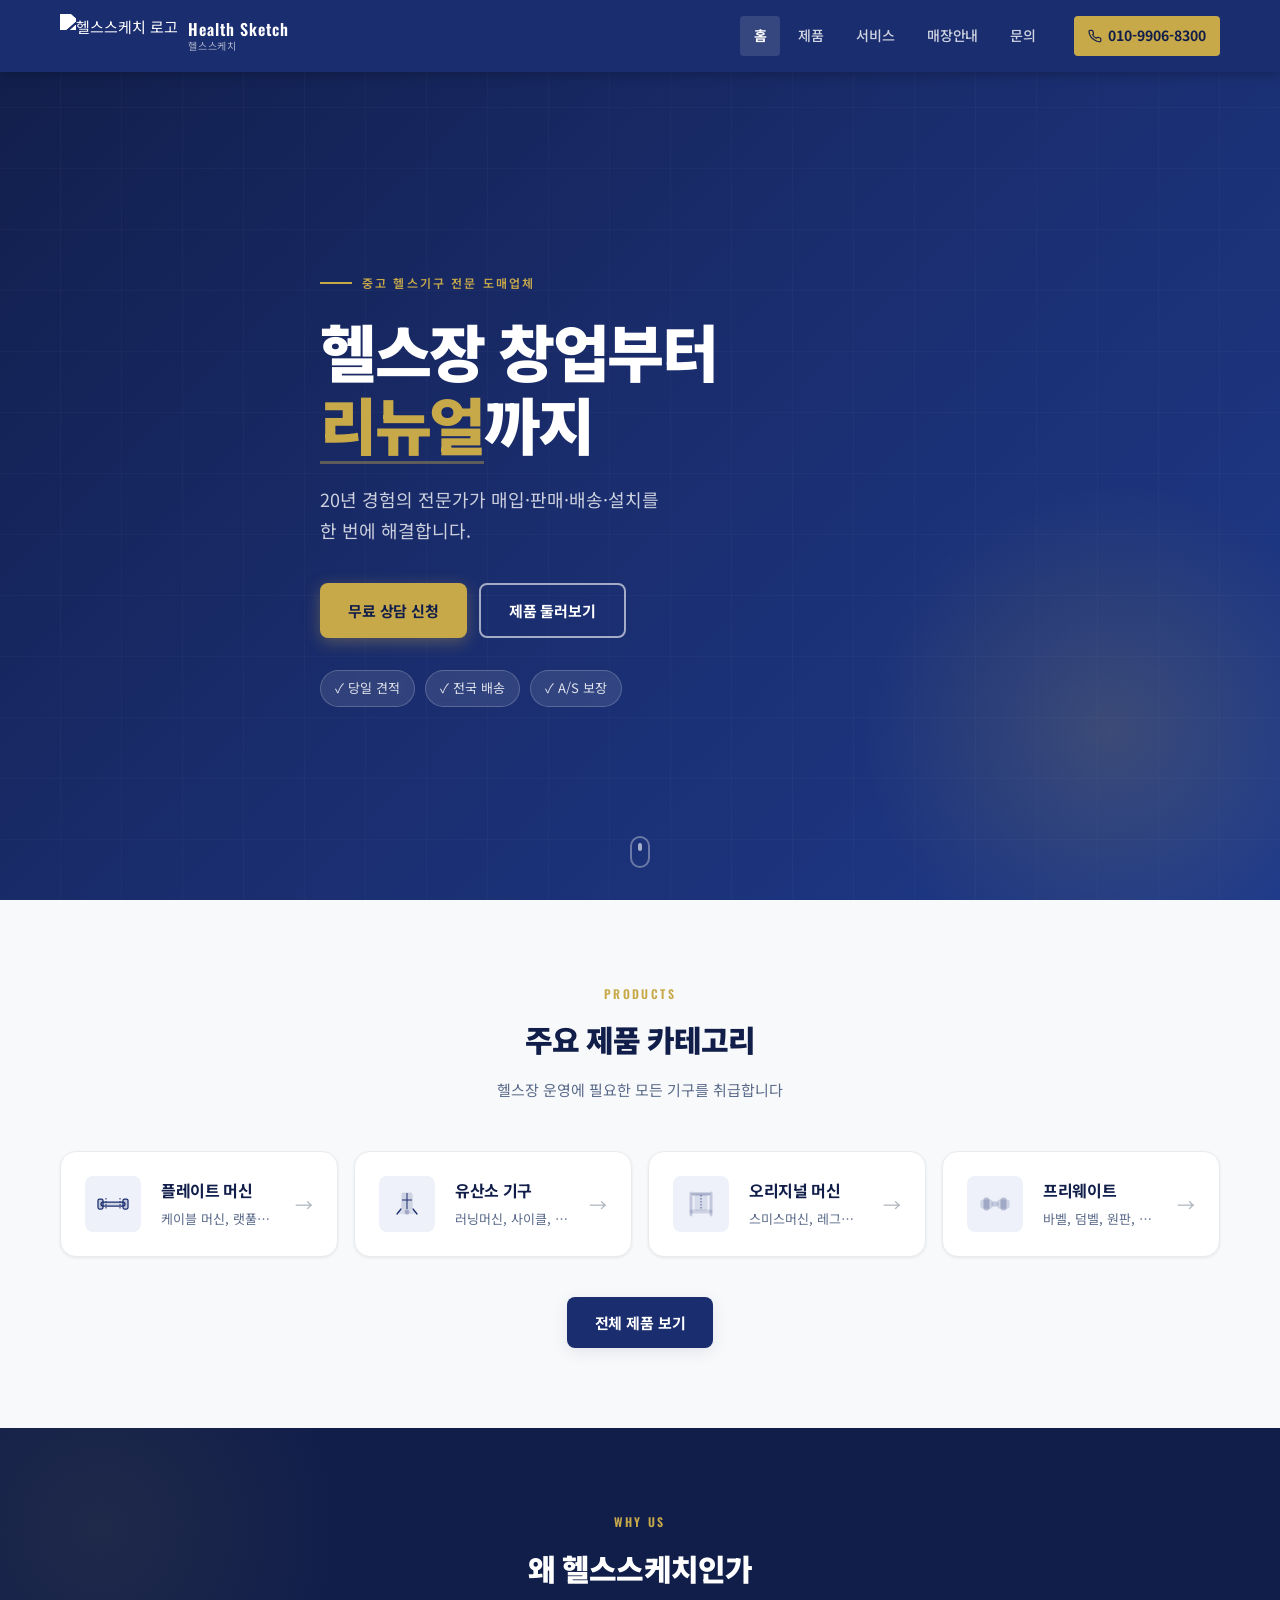
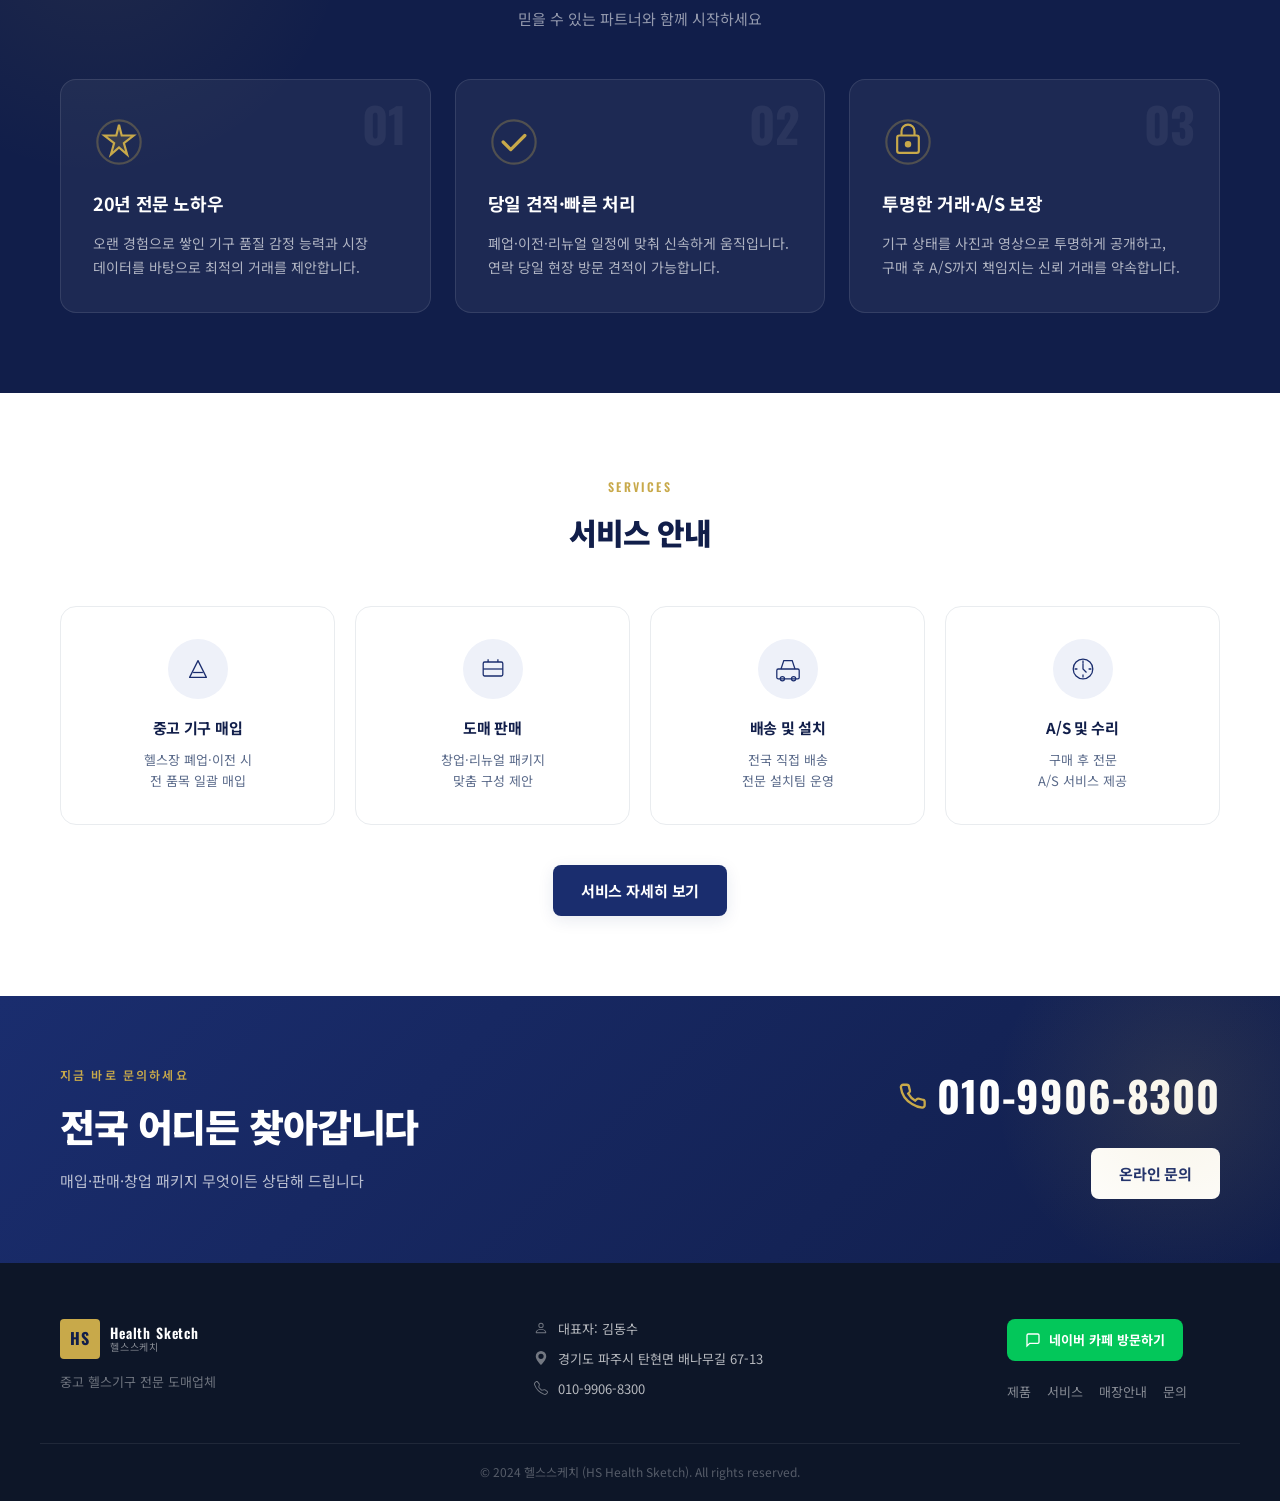
==== commit 75d95c33: "canonical URL, 대표자명, 로고, 지도 높이 수정 - canonical/og:url: healthsketch.github.io → vertaubusiness-svg.gi" ====
--- a/index.html
+++ b/index.html
@@ -10,11 +10,11 @@
   <meta property="og:type" content="website" />
   <meta property="og:title" content="헬스스케치 | 중고 헬스기구 전문 도매" />
   <meta property="og:description" content="헬스장 창업부터 리뉴얼까지. 중고 헬스기구 매입·판매·배송·설치 일괄 서비스. 경기도 파주." />
-  <meta property="og:url" content="https://healthsketch.github.io/healthsketch/" />
+  <meta property="og:url" content="https://vertaubusiness-svg.github.io/healthsketch/" />
   <meta property="og:site_name" content="헬스스케치" />
   <meta property="og:locale" content="ko_KR" />
   <!-- Canonical -->
-  <link rel="canonical" href="https://healthsketch.github.io/healthsketch/" />
+  <link rel="canonical" href="https://vertaubusiness-svg.github.io/healthsketch/" />
   <title>헬스스케치 | 중고 헬스기구 전문 도매</title>
   <link rel="dns-prefetch" href="https://fonts.googleapis.com" />
   <link rel="preconnect" href="https://fonts.googleapis.com" />
@@ -29,7 +29,7 @@
     <div class="container header-inner">
 
       <a href="index.html" class="logo" aria-label="헬스스케치 홈">
-        <span class="logo-hs">HS</span>
+        <img src="images/logo.png" alt="헬스스케치 로고" class="logo-img">
         <span class="logo-text">
           <span class="logo-main">Health Sketch</span>
           <span class="logo-sub">헬스스케치</span>
@@ -339,7 +339,7 @@
         <ul class="footer-details">
           <li>
             <svg viewBox="0 0 16 16" fill="currentColor" aria-hidden="true"><path d="M8 8a3 3 0 1 0 0-6 3 3 0 0 0 0 6zm2-3a2 2 0 1 1-4 0 2 2 0 0 1 4 0zm4 8c0 1-1 1-1 1H3s-1 0-1-1 1-4 6-4 6 3 6 4zm-1-.004c-.001-.246-.154-.986-.832-1.664C11.516 10.68 10.289 10 8 10c-2.29 0-3.516.68-4.168 1.332-.678.678-.83 1.418-.832 1.664h10z"/></svg>
-            <span>대표자: 김종태</span>
+            <span>대표자: 김동수</span>
           </li>
           <li>
             <svg viewBox="0 0 16 16" fill="currentColor" aria-hidden="true"><path d="M8 16s6-5.686 6-10A6 6 0 0 0 2 6c0 4.314 6 10 6 10zm0-7a3 3 0 1 1 0-6 3 3 0 0 1 0 6z"/></svg>
--- a/css/style.css
+++ b/css/style.css
@@ -152,6 +152,20 @@
   flex-shrink: 0;
   text-decoration: none;
 }
+/* 헤더 이미지 로고 (logo.png 적용 시) */
+.logo-img {
+  height: 44px;
+  width: auto;
+  object-fit: contain;
+  filter: brightness(0) invert(1);
+  flex-shrink: 0;
+  transition: filter var(--transition);
+}
+.site-header.scrolled .logo-img {
+  filter: none;
+}
+
+/* 푸터·폴백용 텍스트 로고 박스 — .footer-logo에서 계속 사용 */
 .logo-hs {
   display: flex;
   align-items: center;
@@ -1573,15 +1587,27 @@
 }
 
 .map-wrap {
+  display: flex;
+  flex-direction: column;
   border-radius: var(--radius-lg);
   overflow: hidden;
   border: 1.5px solid var(--gray-200);
 }
-.map-wrap iframe {
+
+/* 지도 컨테이너 — 높이 100% 채우기 */
+.map-container {
+  position: relative;
+  width: 100%;
+  flex: 1;
+  min-height: 320px;
+}
+.map-container iframe {
+  position: absolute;
+  inset: 0;
+  width: 100%;
+  height: 100%;
+  border: 0;
   display: block;
-  width: 100%;
-  height: 320px;
-  border: none;
 }
 
 .map-buttons {
@@ -1767,8 +1793,13 @@
 .location-tip svg { flex-shrink: 0; margin-top: 2px; color: var(--navy); }
 
 @media (min-width: 900px) {
-  .location-layout { grid-template-columns: 3fr 2fr; }
-  .map-wrap iframe { height: 420px; }
+  .location-layout {
+    grid-template-columns: 1fr 400px;
+    align-items: stretch;
+    min-height: 550px;
+  }
+  .map-wrap { height: 100%; }
+  .map-container { min-height: 500px; }
   .transit-grid { grid-template-columns: repeat(2, 1fr); }
 }
 
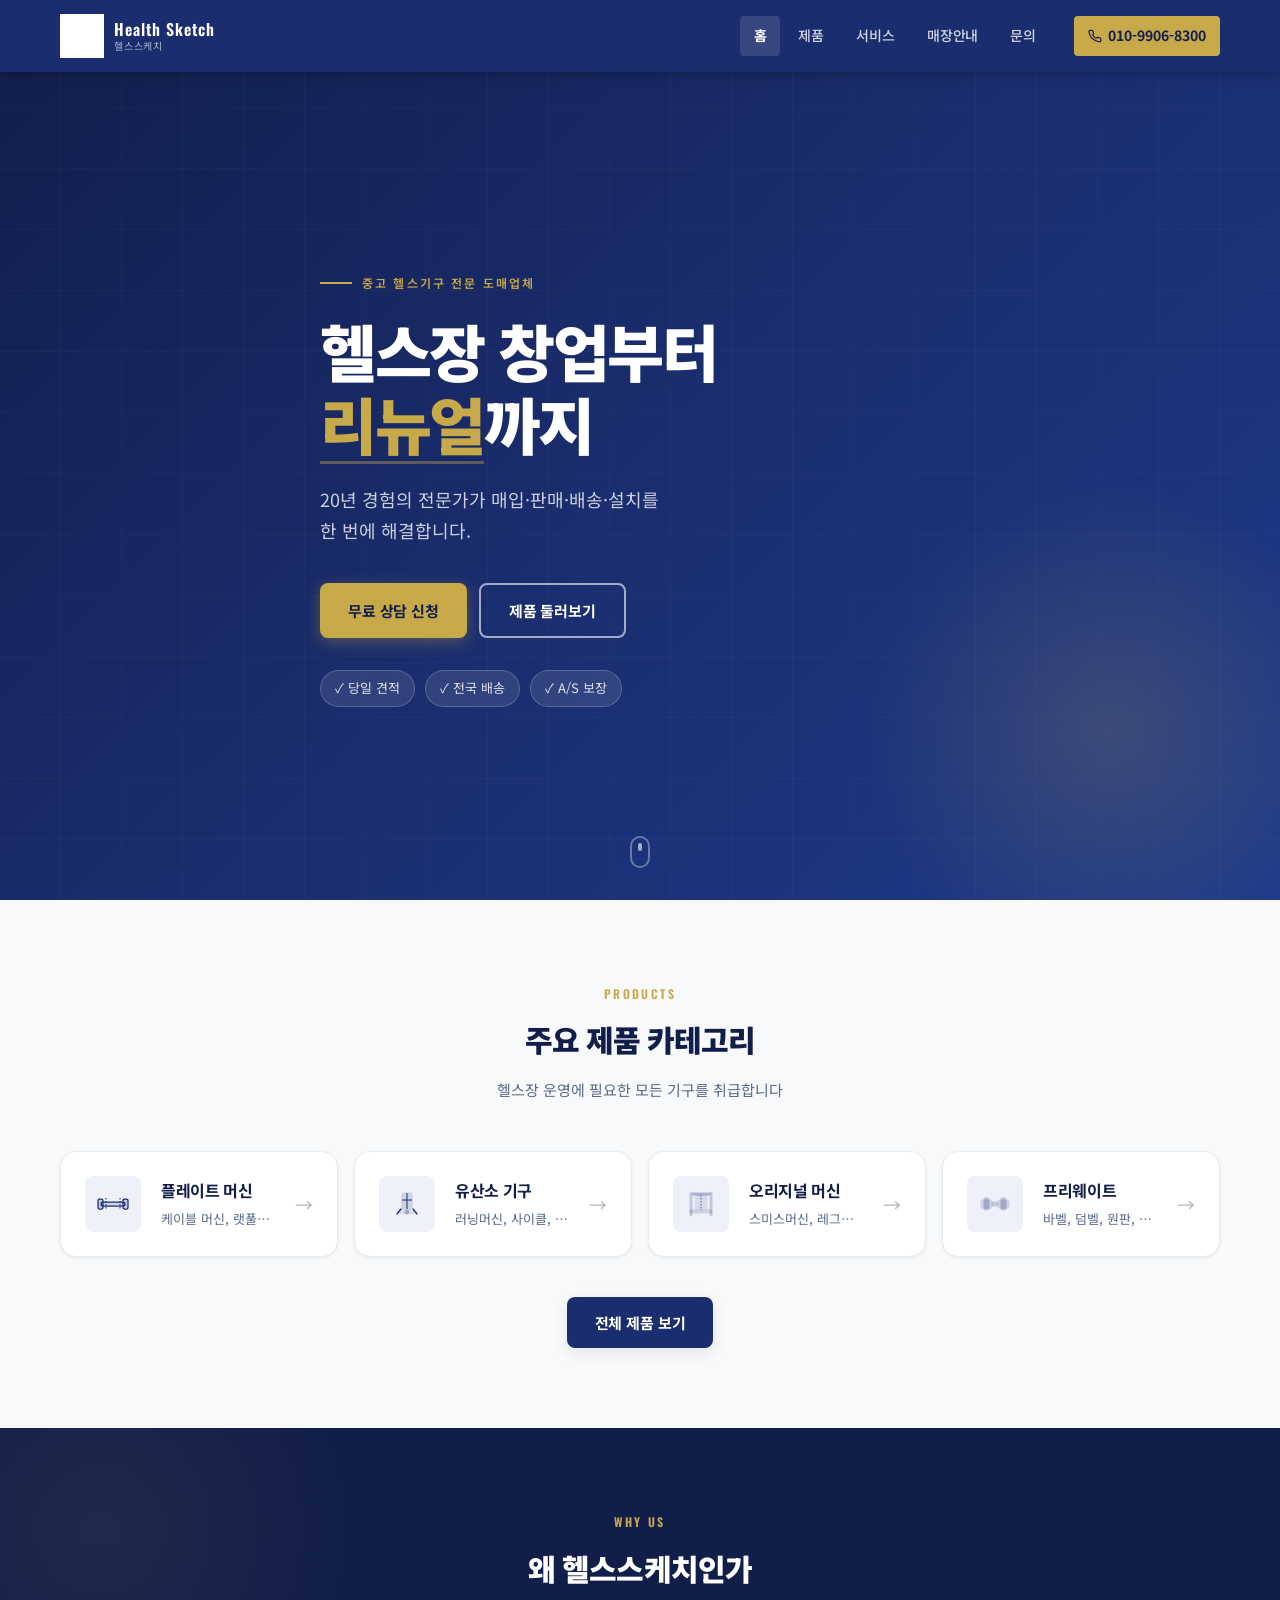
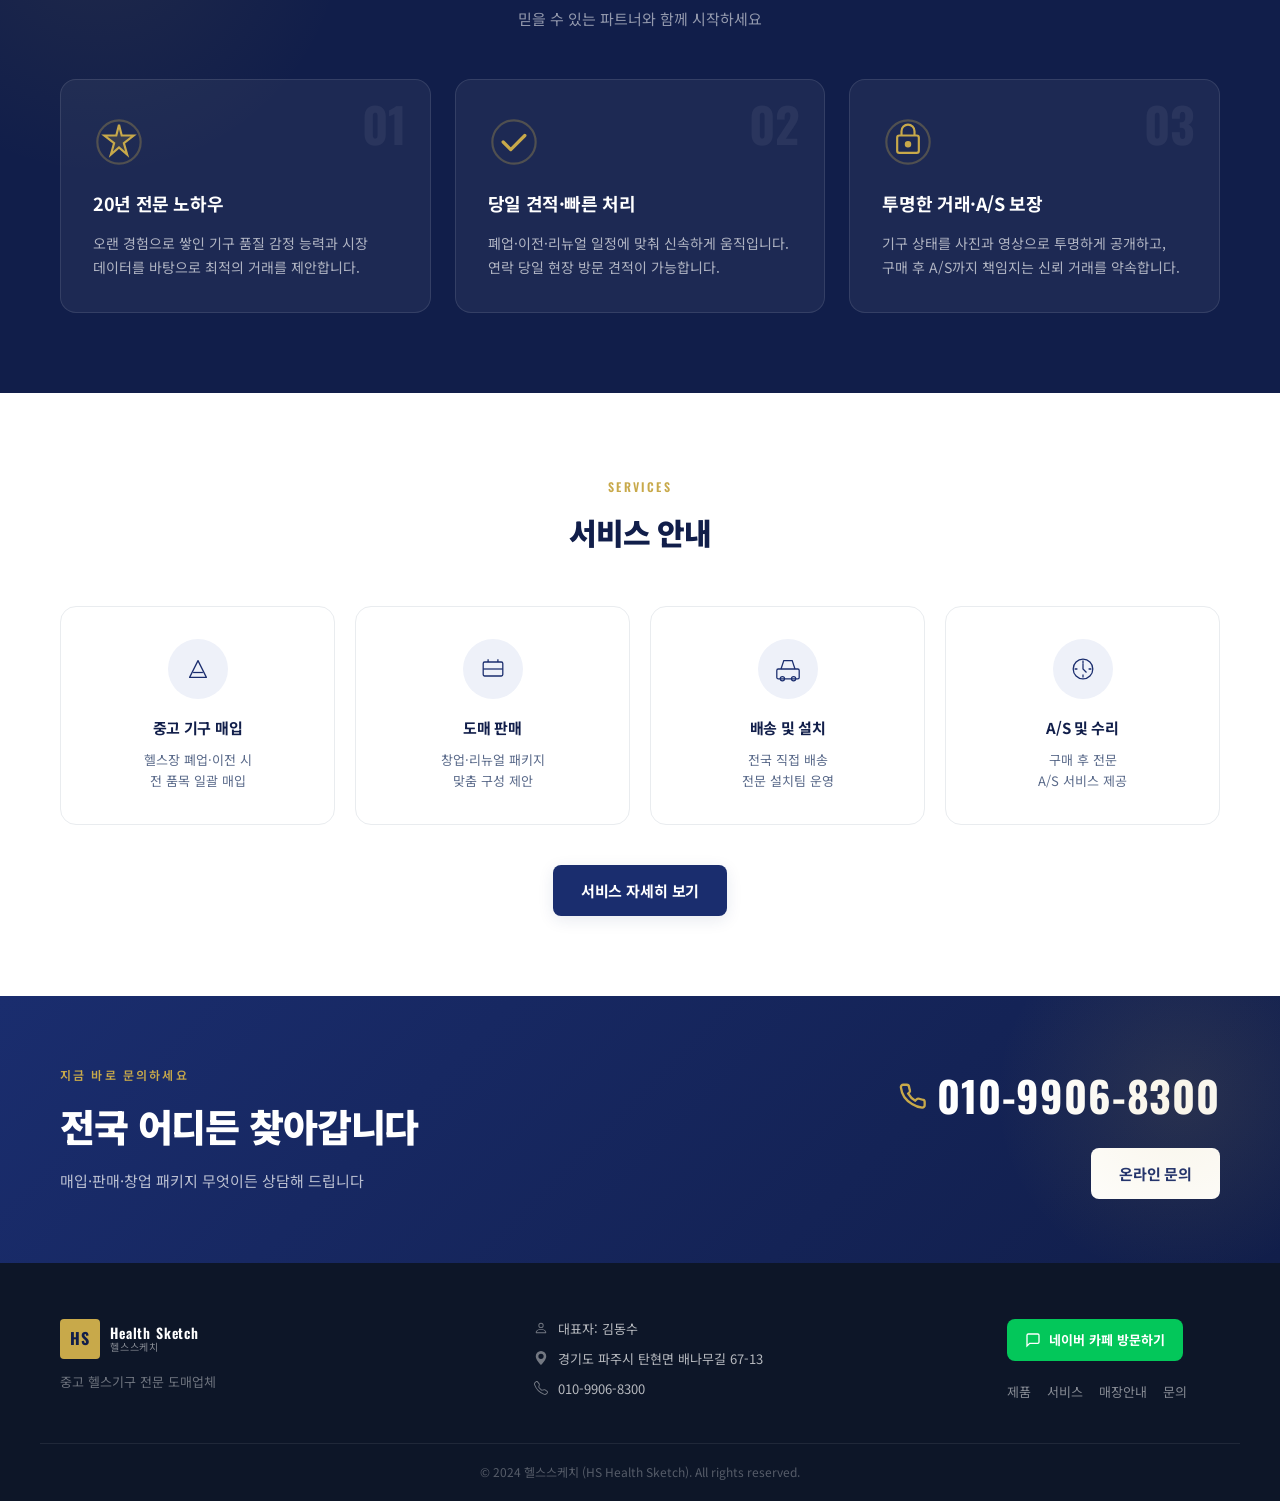
==== commit 436df944: "로고 파일명 수정 logo.jpg" ====
--- a/index.html
+++ b/index.html
@@ -29,7 +29,7 @@
     <div class="container header-inner">
 
       <a href="index.html" class="logo" aria-label="헬스스케치 홈">
-        <img src="images/logo.png" alt="헬스스케치 로고" class="logo-img">
+        <img src="images/logo.jpg" alt="헬스스케치 로고" class="logo-img">
         <span class="logo-text">
           <span class="logo-main">Health Sketch</span>
           <span class="logo-sub">헬스스케치</span>
--- a/css/style.css
+++ b/css/style.css
@@ -152,7 +152,7 @@
   flex-shrink: 0;
   text-decoration: none;
 }
-/* 헤더 이미지 로고 (logo.png 적용 시) */
+/* 헤더 이미지 로고 (logo.jpg 적용 시) */
 .logo-img {
   height: 44px;
   width: auto;
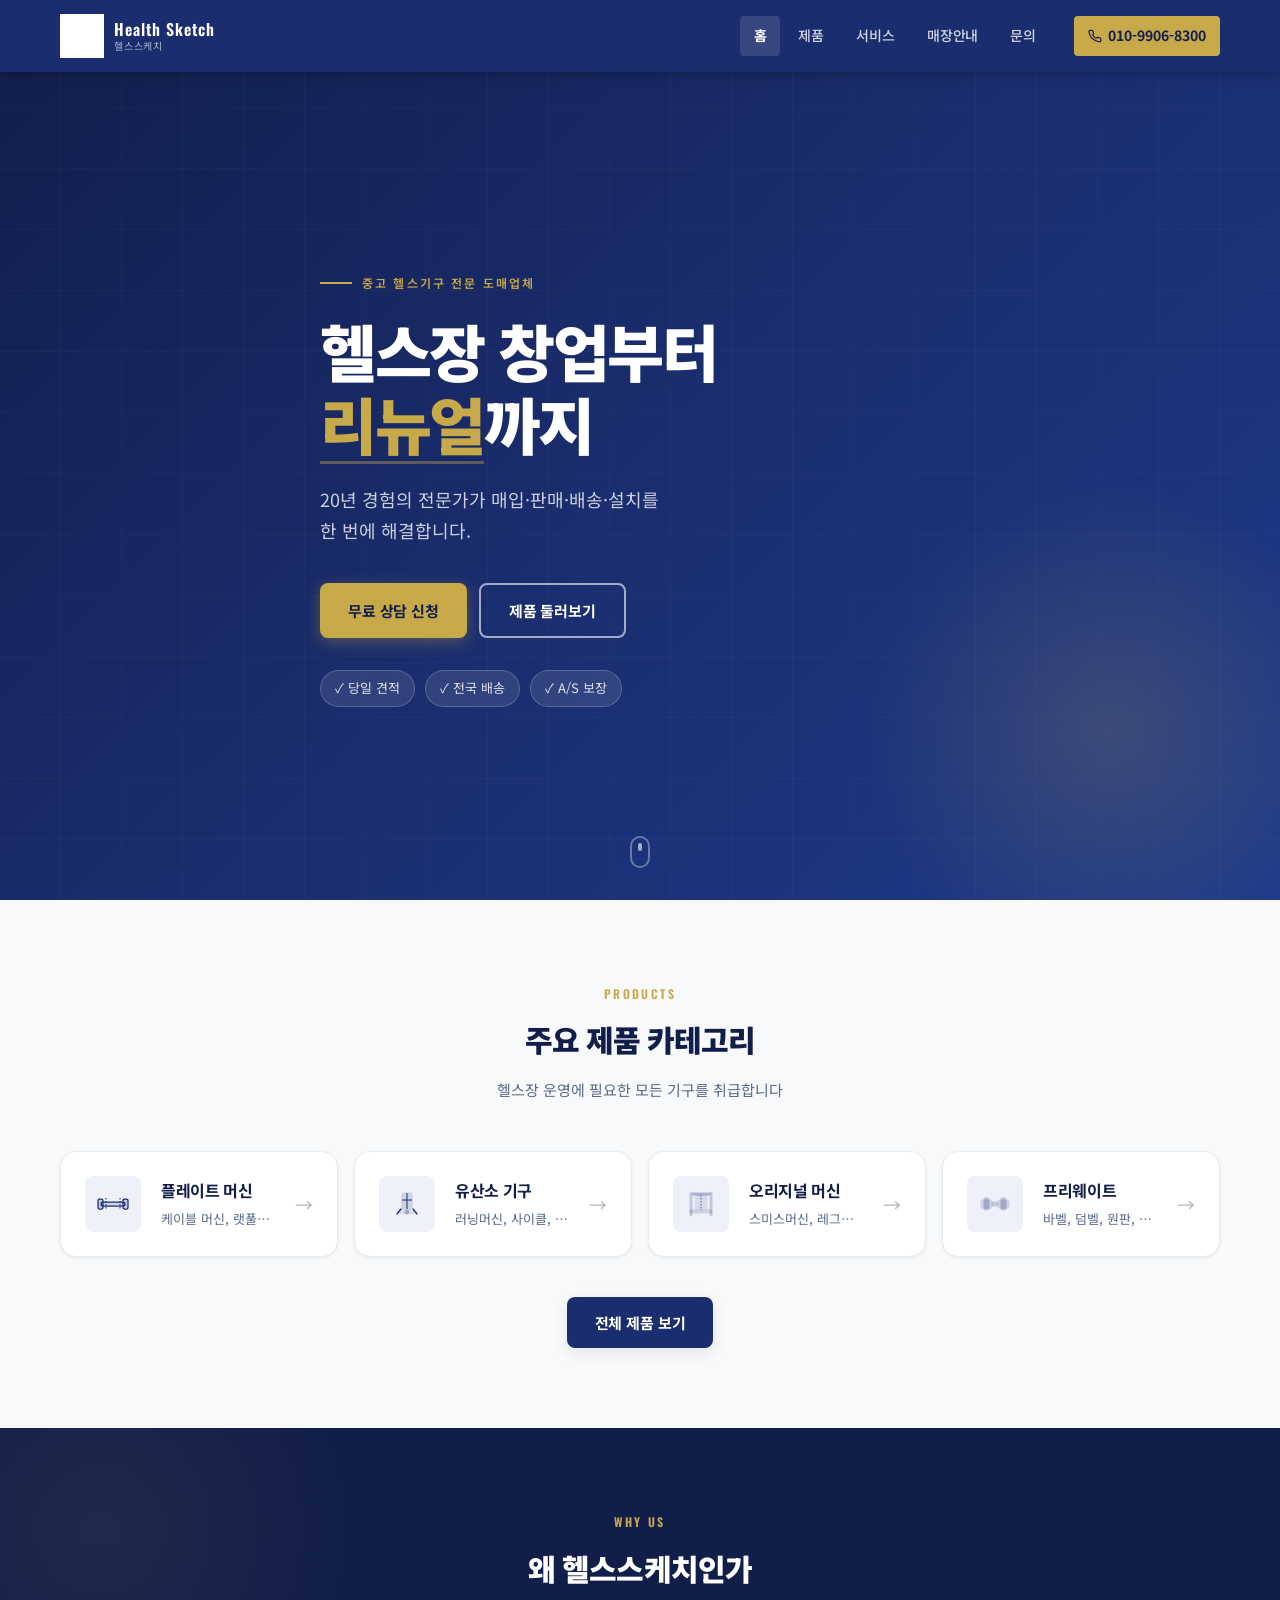
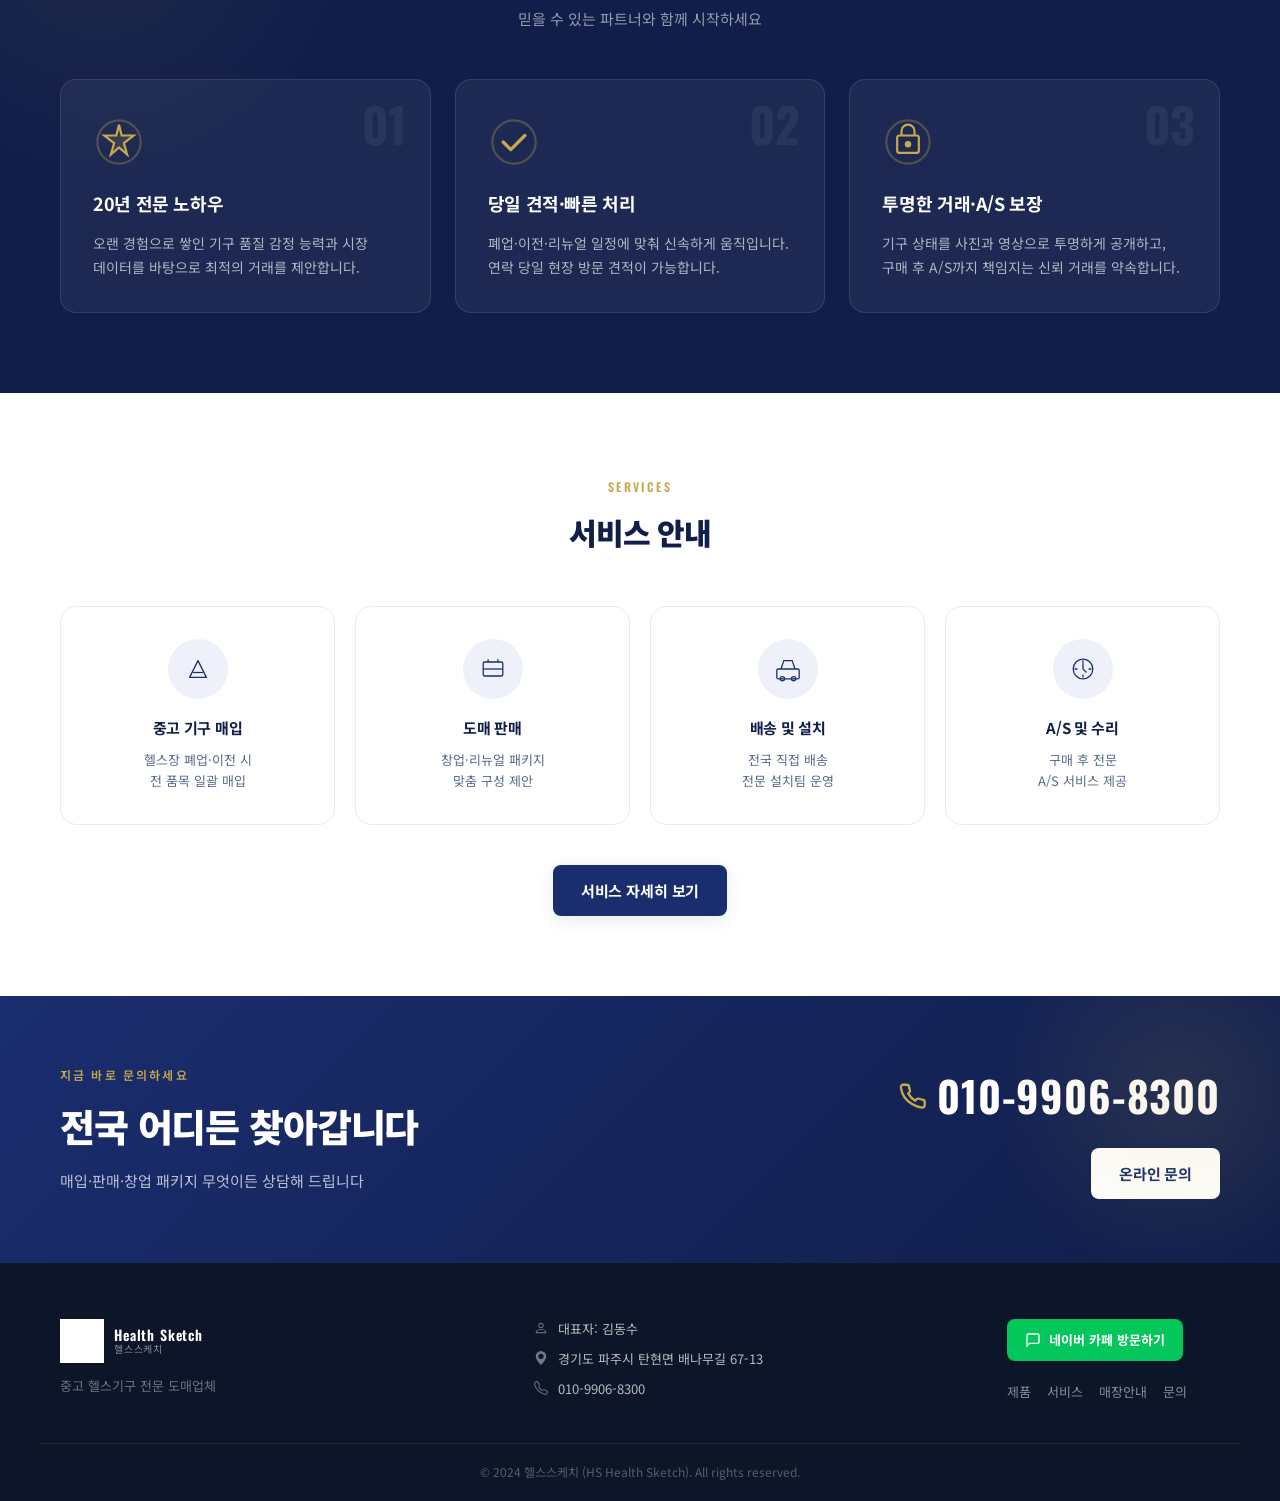
==== commit 42cd4853: "로고 크기 조정 및 푸터 로고 이미지 교체" ====
--- a/index.html
+++ b/index.html
@@ -327,7 +327,7 @@
     <div class="container footer-inner">
       <div class="footer-brand">
         <a href="index.html" class="footer-logo" aria-label="헬스스케치 홈">
-          <span class="logo-hs">HS</span>
+          <img src="images/logo.jpg" alt="헬스스케치 로고" class="footer-logo-img">
           <span class="footer-logo-text">
             <span>Health Sketch</span>
             <span>헬스스케치</span>
--- a/css/style.css
+++ b/css/style.css
@@ -152,17 +152,23 @@
   flex-shrink: 0;
   text-decoration: none;
 }
-/* 헤더 이미지 로고 (logo.jpg 적용 시) */
+/* 헤더 이미지 로고 */
 .logo-img {
   height: 44px;
   width: auto;
   object-fit: contain;
   filter: brightness(0) invert(1);
-  flex-shrink: 0;
-  transition: filter var(--transition);
 }
 .site-header.scrolled .logo-img {
   filter: none;
+}
+
+/* 푸터 이미지 로고 */
+.footer-logo-img {
+  height: 44px;
+  width: auto;
+  object-fit: contain;
+  filter: brightness(0) invert(1);
 }
 
 /* 푸터·폴백용 텍스트 로고 박스 — .footer-logo에서 계속 사용 */
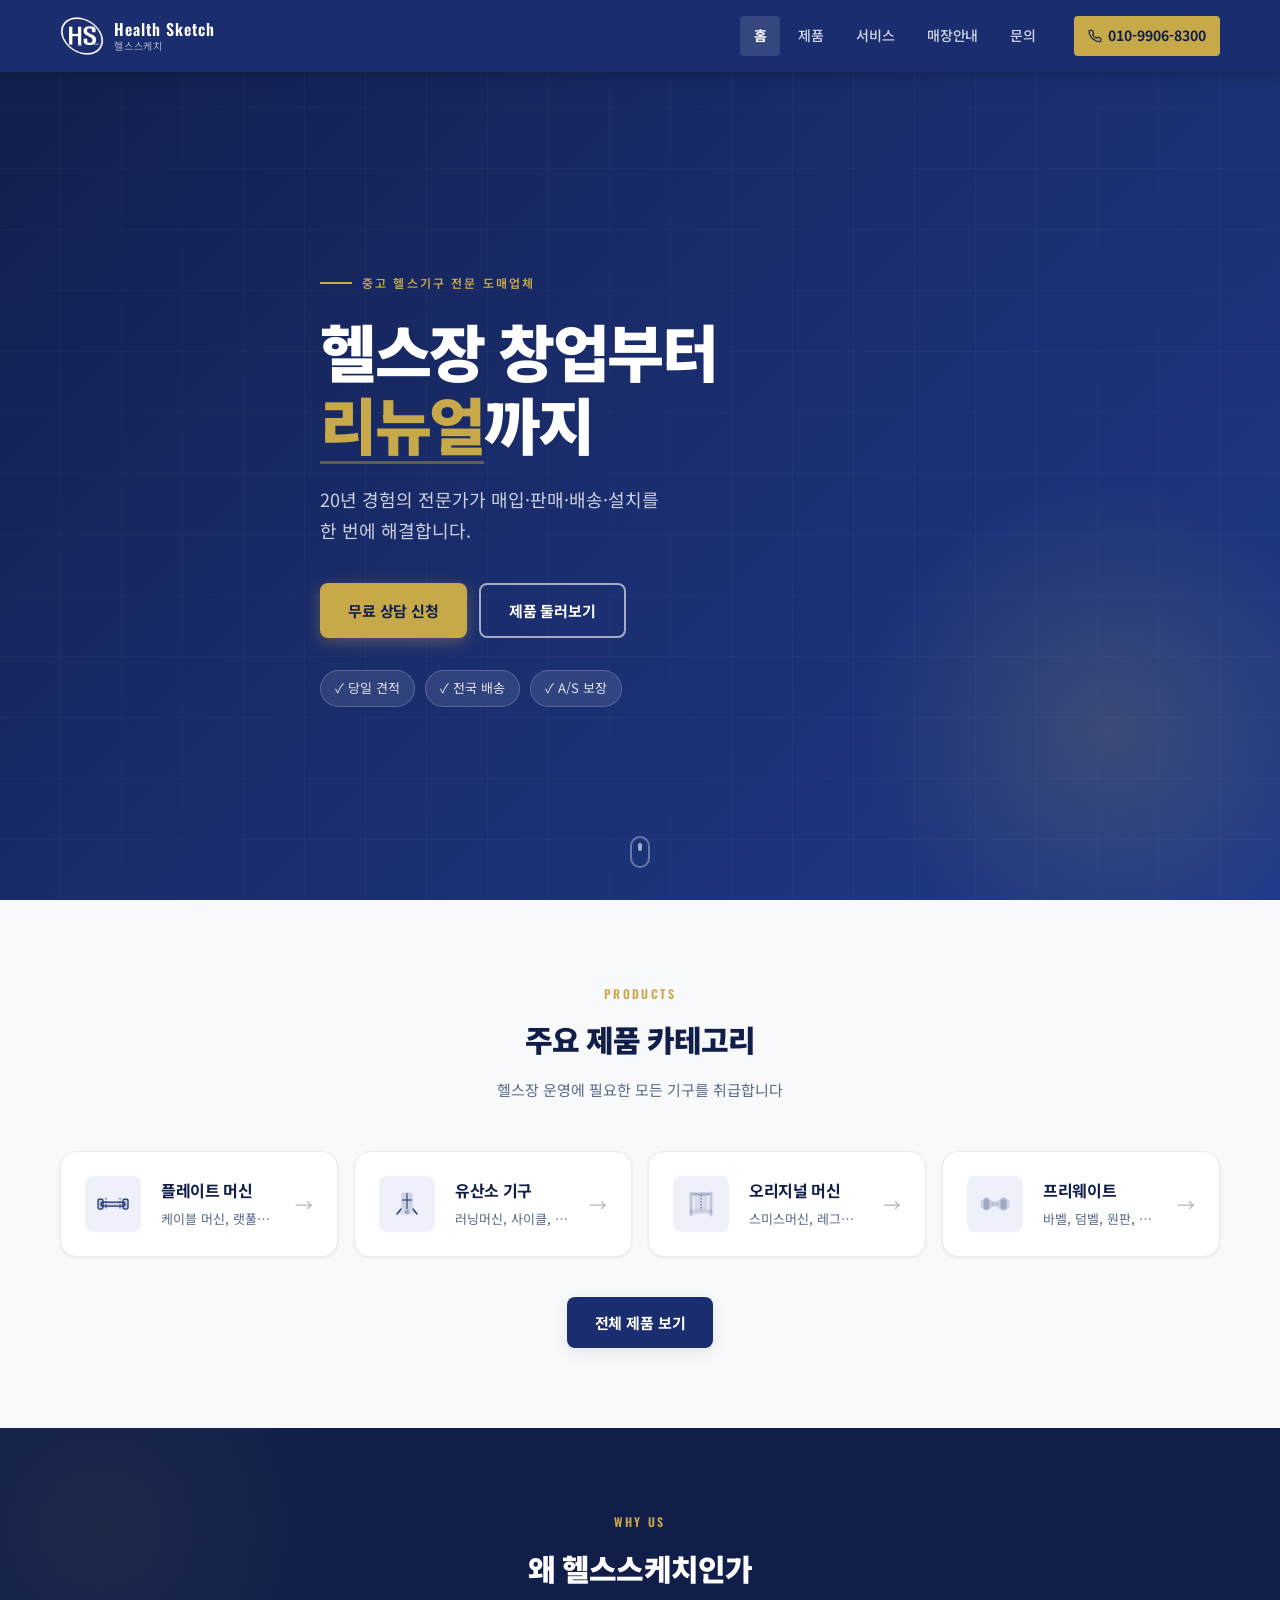
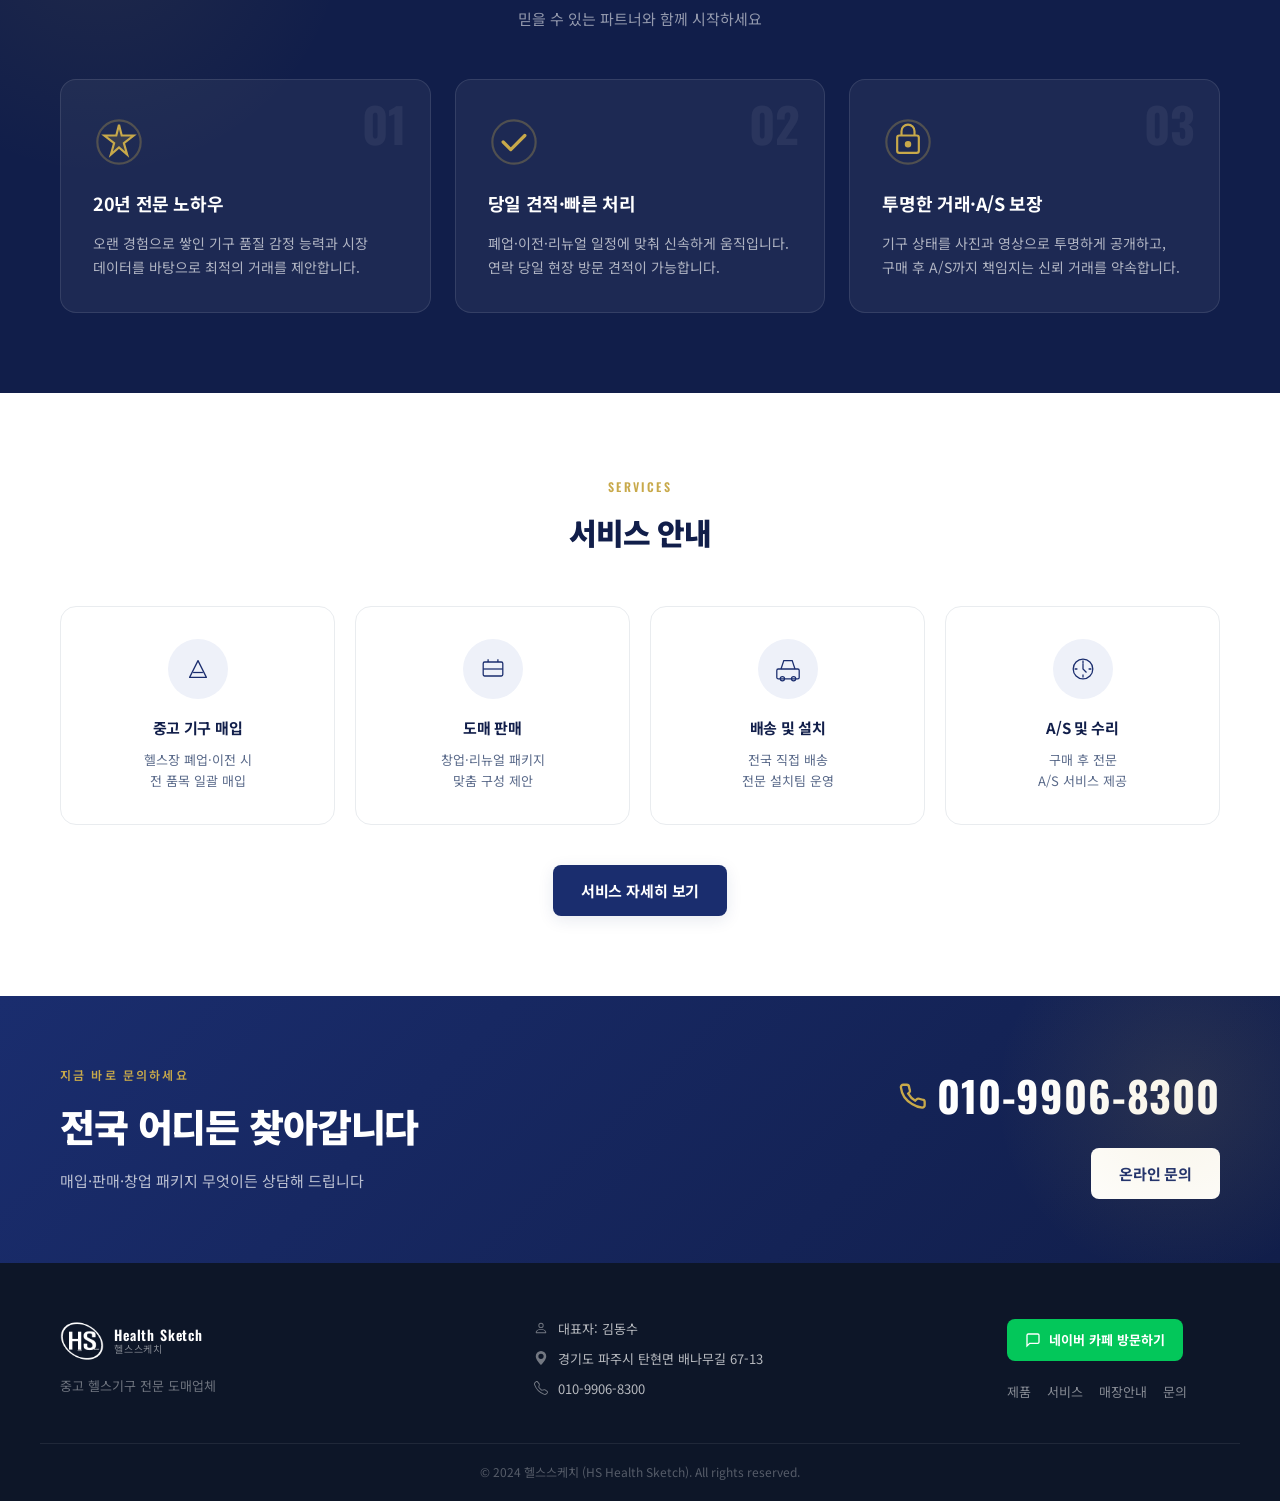
==== commit a7e72eaf: "투명 흰색 로고 적용" ====
--- a/index.html
+++ b/index.html
@@ -29,7 +29,7 @@
     <div class="container header-inner">
 
       <a href="index.html" class="logo" aria-label="헬스스케치 홈">
-        <img src="images/logo.jpg" alt="헬스스케치 로고" class="logo-img">
+        <img src="images/logo-transparent-white.png" alt="헬스스케치 로고" class="logo-img">
         <span class="logo-text">
           <span class="logo-main">Health Sketch</span>
           <span class="logo-sub">헬스스케치</span>
@@ -327,7 +327,7 @@
     <div class="container footer-inner">
       <div class="footer-brand">
         <a href="index.html" class="footer-logo" aria-label="헬스스케치 홈">
-          <img src="images/logo.jpg" alt="헬스스케치 로고" class="footer-logo-img">
+          <img src="images/logo-transparent-white.png" alt="헬스스케치 로고" class="footer-logo-img">
           <span class="footer-logo-text">
             <span>Health Sketch</span>
             <span>헬스스케치</span>
--- a/css/style.css
+++ b/css/style.css
@@ -157,10 +157,6 @@
   height: 44px;
   width: auto;
   object-fit: contain;
-  filter: brightness(0) invert(1);
-}
-.site-header.scrolled .logo-img {
-  filter: none;
 }
 
 /* 푸터 이미지 로고 */
@@ -168,7 +164,6 @@
   height: 44px;
   width: auto;
   object-fit: contain;
-  filter: brightness(0) invert(1);
 }
 
 /* 푸터·폴백용 텍스트 로고 박스 — .footer-logo에서 계속 사용 */
